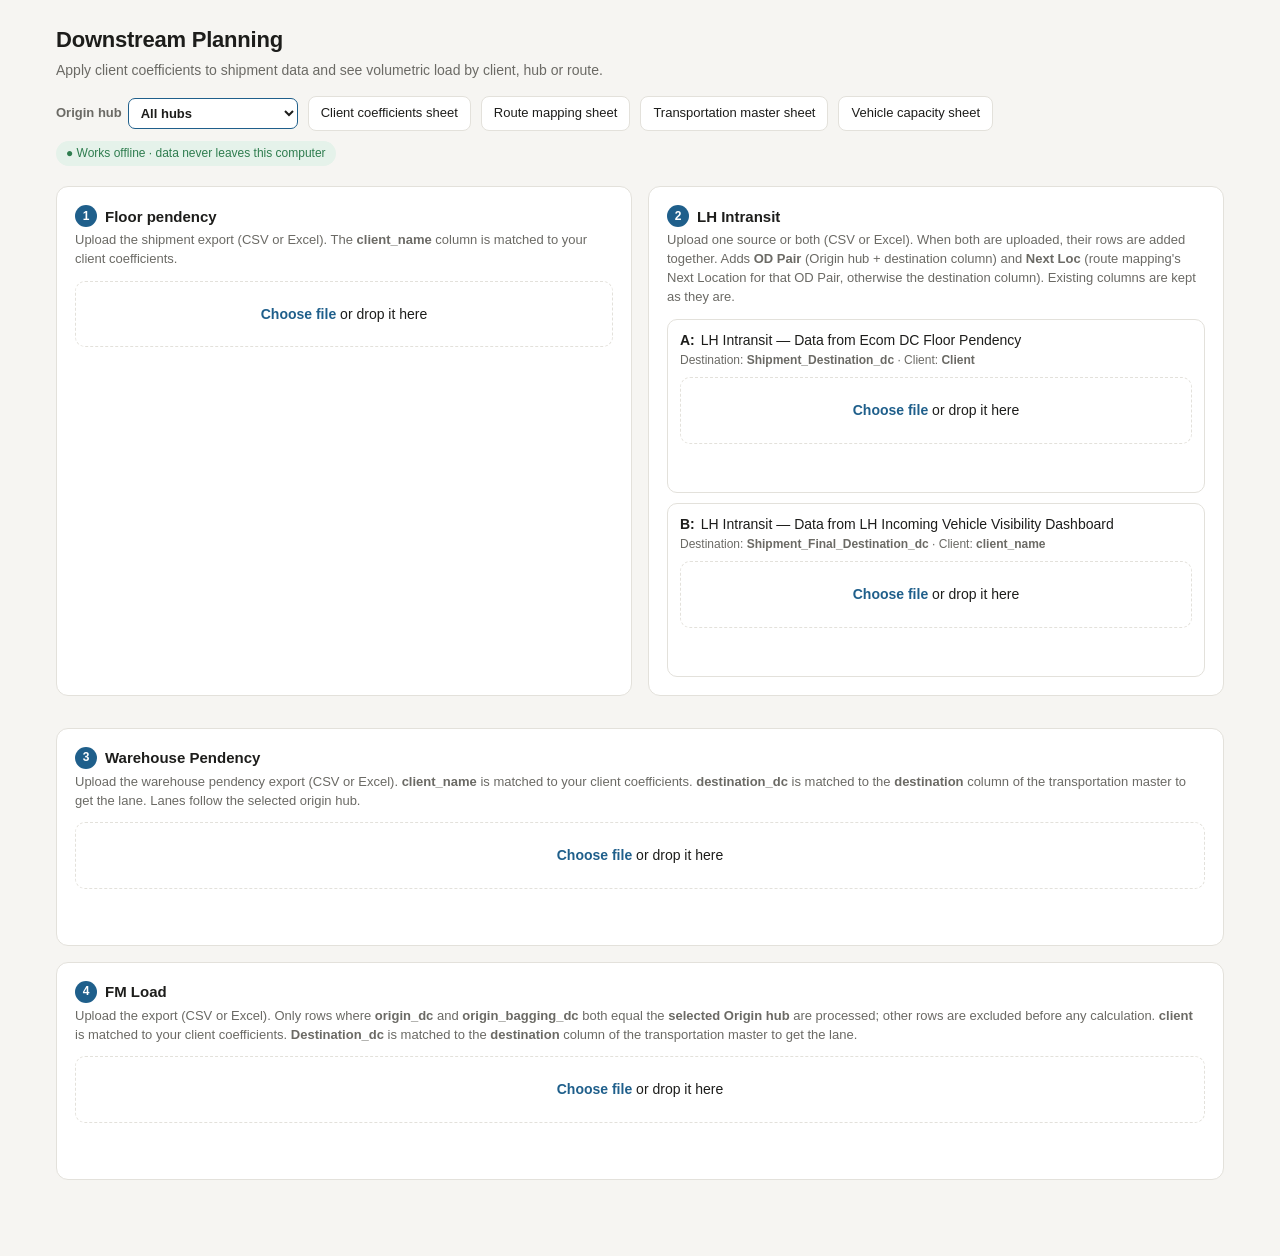
==== volumetric-planner/Downstream_Planning.html @ c87cb390 "Rename to Downstream Planning; Remove option for Floor pendency Co-Authored-By: Claude Haiku 5.5 <no" ====
<!doctype html>
<html lang="en">
<head>
<meta charset="utf-8">
<meta name="viewport" content="width=device-width, initial-scale=1">
<title>Downstream Planning</title>
<style>
:root{
  --bg:#f6f5f2; --panel:#ffffff; --ink:#1d1d1b; --muted:#6b6a65; --line:#e3e1db;
  --accent:#1f5f8b; --accent-soft:#e6eff6; --ok:#2f7d4f; --ok-soft:#e5f2ea;
  --warn:#a35a00; --warn-soft:#fbefdc; --bad:#b3261e; --bad-soft:#fbe7e5; --bar:#1f5f8b;
}
@media (prefers-color-scheme: dark){
  :root:not([data-theme="light"]){
    --bg:#151515; --panel:#1f1f1e; --ink:#ecebe7; --muted:#a3a19a; --line:#34332f;
    --accent:#7db6dd; --accent-soft:#1e2d38; --ok:#7cc79a; --ok-soft:#1d2e24;
    --warn:#f0b35c; --warn-soft:#352a19; --bad:#f08a82; --bad-soft:#3a1f1d; --bar:#7db6dd;
  }
}
:root[data-theme="dark"]{
  --bg:#151515; --panel:#1f1f1e; --ink:#ecebe7; --muted:#a3a19a; --line:#34332f;
  --accent:#7db6dd; --accent-soft:#1e2d38; --ok:#7cc79a; --ok-soft:#1d2e24;
  --warn:#f0b35c; --warn-soft:#352a19; --bad:#f08a82; --bad-soft:#3a1f1d; --bar:#7db6dd;
}
*{box-sizing:border-box}
body{margin:0;background:var(--bg);color:var(--ink);font:14px/1.45 -apple-system,"Segoe UI",Roboto,"Helvetica Neue",Arial,sans-serif}
.wrap{max-width:1200px;margin:0 auto;padding:24px 16px 60px}
header{display:flex;align-items:flex-end;justify-content:space-between;gap:16px;flex-wrap:wrap;margin-bottom:20px}
h1{font-size:22px;margin:0 0 4px;letter-spacing:-.01em}
.sub{color:var(--muted);margin:0}
.badge{font-size:12px;color:var(--ok);background:var(--ok-soft);padding:4px 10px;border-radius:999px;white-space:nowrap}
.grid2{display:grid;grid-template-columns:1fr 1fr;gap:16px}
@media (max-width:760px){.grid2{grid-template-columns:1fr}}
.panel{background:var(--panel);border:1px solid var(--line);border-radius:12px;padding:18px;margin-bottom:16px}
.panel h2{font-size:15px;margin:0 0 4px;display:flex;align-items:center;gap:8px}
.step{display:inline-grid;place-items:center;width:22px;height:22px;border-radius:50%;background:var(--accent);color:var(--panel);font-size:12px;font-weight:700}
.hint{color:var(--muted);font-size:13px;margin:0 0 12px}
.drop{border:1.5px dashed var(--line);border-radius:10px;padding:22px 14px;text-align:center;cursor:pointer;transition:.15s;background:transparent;width:100%;color:var(--ink);font:inherit}
.drop:hover,.drop.over{border-color:var(--accent);background:var(--accent-soft)}
.drop strong{color:var(--accent)}
.lhopt{border:1px solid var(--line);border-radius:10px;padding:10px 12px;margin-top:10px}
.lhpick{display:flex;gap:6px;align-items:flex-start;cursor:pointer;font-size:14px}
.lhpick b{white-space:nowrap}
.lhcols{font-size:12px;margin:2px 0 8px 0}
.linkbtn{background:none;border:0;color:var(--accent);cursor:pointer;font:inherit;padding:0;text-decoration:underline}
.fileinfo{margin-top:10px;font-size:13px;color:var(--muted);min-height:20px}
.fileinfo b{color:var(--ink)}
.row{display:flex;gap:10px;align-items:center;flex-wrap:wrap}
label.inline{font-size:13px;color:var(--muted);display:flex;gap:6px;align-items:center}
select,input[type=text],input[type=number]{font:inherit;color:var(--ink);background:var(--panel);border:1px solid var(--line);border-radius:7px;padding:6px 8px}
input[type=number]{width:90px}
button.btn{font:inherit;font-size:13px;border:1px solid var(--line);background:var(--panel);color:var(--ink);padding:7px 12px;border-radius:8px;cursor:pointer}
button.btn:hover{border-color:var(--accent)}
button.primary{background:var(--accent);border-color:var(--accent);color:var(--panel);font-weight:600}
button.link{border:none;background:none;color:var(--bad);cursor:pointer;font:inherit;font-size:12px;padding:2px 6px}
.kpis{display:grid;grid-template-columns:repeat(4,1fr);gap:12px;margin-bottom:16px}
@media (max-width:760px){.kpis{grid-template-columns:repeat(2,1fr)}}
.kpi{background:var(--panel);border:1px solid var(--line);border-radius:12px;padding:14px}
.kpi .l{font-size:12px;color:var(--muted)}
.kpi .v{font-size:24px;font-weight:650;letter-spacing:-.02em;margin-top:2px;font-variant-numeric:tabular-nums}
.kpi.warn .v{color:var(--warn)}
.tablewrap{overflow:auto;max-height:460px;border:1px solid var(--line);border-radius:8px}
table{border-collapse:collapse;width:100%;font-size:13px}
th,td{padding:7px 10px;border-bottom:1px solid var(--line);text-align:left;white-space:nowrap}
th{position:sticky;top:0;background:var(--panel);font-weight:600;color:var(--muted);font-size:12px;z-index:1}
td.num,th.num{text-align:right;font-variant-numeric:tabular-nums}
.barcell{min-width:140px}
.bar{height:8px;border-radius:4px;background:var(--bar);opacity:.85}
.tag{font-size:11px;padding:2px 7px;border-radius:999px}
.tag.ok{background:var(--ok-soft);color:var(--ok)}
.tag.def{background:var(--warn-soft);color:var(--warn)}
.tag.miss{background:var(--bad-soft);color:var(--bad)}
.alert{background:var(--bad-soft);border:1px solid transparent;border-radius:10px;padding:12px 14px;margin-bottom:16px}
.alert h3{margin:0 0 8px;font-size:14px;color:var(--bad)}
.alert.soft{background:var(--warn-soft)}
td.wrapcell{white-space:normal;min-width:220px;max-width:520px}
tr.muted td{color:var(--muted)}
td.spill-pos{color:var(--bad);font-weight:650}
td.spill-neg{color:var(--ok);font-weight:650}
h3.sub{font-size:14px;margin:18px 0 4px}
.alert.soft h3{color:var(--warn)}
.alert .mrow{display:flex;gap:10px;align-items:center;padding:4px 0;flex-wrap:wrap}
.alert .mrow span.n{min-width:220px}
.muted{color:var(--muted)}
.hidden{display:none!important}
.sectionhead{display:flex;justify-content:space-between;align-items:center;gap:10px;flex-wrap:wrap;margin-bottom:10px}
.err{color:var(--bad);font-size:13px;margin-top:8px}
.theme{position:fixed;right:14px;bottom:14px}
.pagehead{display:flex;align-items:center;gap:12px;flex-wrap:wrap;margin-bottom:16px}
.pagehead h1{margin:0}
.hubpick{font-weight:600;color:var(--ink)}
.hubpick select{font-weight:600;min-width:170px;border-color:var(--accent)}
</style>
</head>
<body>
<div class="wrap">
<div id="pageMain">
  <header>
    <div>
      <h1>Downstream Planning</h1>
      <p class="sub">Apply client coefficients to shipment data and see volumetric load by client, hub or route.</p>
    </div>
    <div class="row"><label class="inline hubpick">Origin hub <select id="originSel"></select></label><button class="btn" id="ccBtn">Client coefficients sheet</button><button class="btn" id="rmBtn">Route mapping sheet</button><button class="btn" id="tmBtn">Transportation master sheet</button><button class="btn" id="vcBtn">Vehicle capacity sheet</button><span class="badge">● Works offline · data never leaves this computer</span></div>
  </header>

  <section class="panel hidden" id="tmPanel">
    <div class="sectionhead">
      <h2 style="margin:0">Transportation master sheet</h2>
      <button class="btn" id="tmClose">Close</button>
    </div>
    <p class="hint">Upload once (CSV or Excel). Needs <b>Destination</b> and <b>Lane Code</b> columns; <b>Lane Origin</b> is used if present. Each next_location is matched to a Destination and its volumetric is added to that Lane Code. Saved on this computer; upload again to replace it.</p>
    <button class="drop" id="tmDrop" type="button"><strong>Choose file</strong> or drop it here</button>
    <input type="file" id="tmFile" accept=".csv,.xlsx,.txt,.tsv" hidden>
    <div class="fileinfo" id="tmInfo"></div>
    <div class="err" id="tmErr"></div>
  </section>

  <section class="panel hidden" id="ccPanel">
    <div class="sectionhead">
      <h2 style="margin:0">Client coefficients sheet</h2>
      <button class="btn" id="ccClose">Close</button>
    </div>
    <p class="hint">Upload once (CSV or Excel with <b>Client</b> and <b>Coefficient</b> columns). Saved on this computer; upload again to replace it.</p>
    <button class="drop" id="coeffDrop" type="button"><strong>Choose file</strong> or drop it here</button>
    <input type="file" id="coeffFile" accept=".csv,.xlsx,.txt,.tsv" hidden>
    <div class="fileinfo" id="coeffInfo"></div>
    <div class="err" id="coeffErr"></div>
    <button class="btn" id="openCoeff" style="margin-top:10px">View coefficient table <span id="coeffBtnCount" class="muted"></span> →</button>
  </section>

  <section class="panel hidden" id="rmPanel">
    <div class="sectionhead">
      <h2 style="margin:0">Route mapping sheet</h2>
      <button class="btn" id="rmClose">Close</button>
    </div>
    <p class="hint">Upload once (CSV or Excel). Uses <b>OD Pair</b>, <b>origin_dc</b>, <b>Via1–Via6</b>, <b>destination_dc</b> and <b>Next Location</b>. Large files are kept in this browser's database. Upload again to replace it.</p>
    <button class="drop" id="rmDrop" type="button"><strong>Choose file</strong> or drop it here</button>
    <input type="file" id="rmFile" accept=".csv,.xlsx,.txt,.tsv" hidden>
    <div class="fileinfo" id="rmInfo"></div>
    <div class="err" id="rmErr"></div>
  </section>

  <section class="panel hidden" id="vcPanel">
    <div class="sectionhead">
      <h2 style="margin:0">Vehicle capacity sheet</h2>
      <button class="btn" id="vcClose">Close</button>
    </div>
    <p class="hint">Upload once (CSV or Excel). Uses <b>Fleet Type</b> and <b>Capacity</b>. Fleet names are matched ignoring case, spaces and underscores. Saved on this computer; upload again to replace it.</p>
    <button class="drop" id="vcDrop" type="button"><strong>Choose file</strong> or drop it here</button>
    <input type="file" id="vcFile" accept=".csv,.xlsx,.txt,.tsv" hidden>
    <div class="fileinfo" id="vcInfo"></div>
    <div class="err" id="vcErr"></div>
  </section>

  <div class="grid2">
    <section class="panel">
      <h2><span class="step">1</span> Floor pendency</h2>
      <p class="hint">Upload the shipment export (CSV or Excel). The <b>client_name</b> column is matched to your client coefficients.</p>
      <button class="drop" id="dataDrop" type="button"><strong>Choose file</strong> or drop it here</button>
      <input type="file" id="dataFile" accept=".csv,.xlsx,.txt,.tsv" hidden>
      <div class="fileinfo" id="dataInfo"></div>
      <div class="err" id="dataErr"></div>
    </section>
    <section class="panel">
      <h2><span class="step">2</span> LH Intransit</h2>
      <p class="hint">Upload one source or both (CSV or Excel). When both are uploaded, their rows are added together. Adds <b>OD Pair</b> (Origin hub + destination column) and <b>Next Loc</b> (route mapping's Next Location for that OD Pair, otherwise the destination column). Existing columns are kept as they are.</p>
      <div class="lhopt">
        <div class="lhpick"><b>A:</b> LH Intransit — Data from Ecom DC Floor Pendency</div>
        <div class="muted lhcols">Destination: <b>Shipment_Destination_dc</b> · Client: <b>Client</b></div>
        <button class="drop" id="lhDrop" type="button"><strong>Choose file</strong> or drop it here</button>
        <input type="file" id="lhFile" accept=".csv,.xlsx,.txt,.tsv" hidden>
        <div class="fileinfo" id="lhInfo"></div>
        <div class="err" id="lhErr"></div>
      </div>
      <div class="lhopt">
        <div class="lhpick"><b>B:</b> LH Intransit — Data from LH Incoming Vehicle Visibility Dashboard</div>
        <div class="muted lhcols">Destination: <b>Shipment_Final_Destination_dc</b> · Client: <b>client_name</b></div>
        <button class="drop" id="lhDropB" type="button"><strong>Choose file</strong> or drop it here</button>
        <input type="file" id="lhFileB" accept=".csv,.xlsx,.txt,.tsv" hidden>
        <div class="fileinfo" id="lhInfoB"></div>
        <div class="err" id="lhErrB"></div>
      </div>
    </section>
  </div>



  <section class="panel" style="margin-top:16px">
    <h2><span class="step">3</span> Warehouse Pendency</h2>
    <p class="hint">Upload the warehouse pendency export (CSV or Excel). <b>client_name</b> is matched to your client coefficients. <b>destination_dc</b> is matched to the <b>destination</b> column of the transportation master to get the lane. Lanes follow the selected origin hub.</p>
    <button class="drop" id="whDrop" type="button"><strong>Choose file</strong> or drop it here</button>
    <input type="file" id="whFile" accept=".csv,.xlsx,.txt,.tsv" hidden>
    <div class="fileinfo" id="whInfo"></div>
    <div class="err" id="whErr"></div>
  </section>

  <section class="panel" style="margin-top:16px">
    <h2><span class="step">4</span> FM Load</h2>
    <p class="hint">Upload the export (CSV or Excel). Only rows where <b>origin_dc</b> and <b>origin_bagging_dc</b> both equal the <b>selected Origin hub</b> are processed; other rows are excluded before any calculation. <b>client</b> is matched to your client coefficients. <b>Destination_dc</b> is matched to the <b>destination</b> column of the transportation master to get the lane.</p>
    <button class="drop" id="foDrop" type="button"><strong>Choose file</strong> or drop it here</button>
    <input type="file" id="foFile" accept=".csv,.xlsx,.txt,.tsv" hidden>
    <div class="fileinfo" id="foInfo"></div>
    <div class="err" id="foErr"></div>
  </section>

  <section class="panel hidden" id="laneView">
    <div class="sectionhead">
      <div>
        <h2 style="margin:0">Lane totals</h2>
        <p class="hint" style="margin:4px 0 0" id="laneNote"></p>
      </div>
      <div class="row"><label class="inline" style="font-size:13px"><input type="checkbox" id="dedupeChk" checked> Remove duplicate AWBs across all sources</label><button class="btn primary" id="laneExport">Download lane totals</button></div>
    </div>
    <div class="tablewrap" style="max-height:560px">
      <table><thead><tr><th>Row Labels</th><th class="num">AWB FWD floor</th><th class="num">AWB LH intransit</th><th class="num">AWB Warehouse pendency</th><th class="num">AWB FM load</th><th class="num">Sum of vol of FWD floor</th><th class="num">Sum of vol LH intransit</th><th class="num">Sum of vol Warehouse pendency</th><th class="num">Sum of vol FM load</th><th class="num">total AWB</th><th class="num">total volumetric</th><th>Fleet Type</th><th class="num">Vehicle Capacity</th><th class="num">Spillover</th></tr></thead><tbody id="laneBody"></tbody></table>
    </div>
  </section>

  <div id="results" class="hidden">
    <div class="alert hidden" id="missingBox">
      <h3 id="missingTitle"></h3>
      <div id="missingList"></div>
    </div>

    <div class="kpis">
      <div class="kpi"><div class="l">Shipments</div><div class="v" id="kRows">0</div></div>
      <div class="kpi"><div class="l">Total volumetric</div><div class="v" id="kVol">0</div></div>
      <div class="kpi"><div class="l">Clients matched</div><div class="v" id="kClients">0</div></div>
      <div class="kpi" id="kMissBox"><div class="l">Rows at default coeff</div><div class="v" id="kMiss">0</div></div>
    </div>

    <section class="panel">
      <div class="sectionhead">
        <h2 style="margin:0" id="sumTitle">Volumetric by next_location</h2>
        <div class="row">
          <input type="text" id="sumSearch" placeholder="Search…" style="width:140px">
          <label class="inline">Group by <select id="groupBy"></select></label>
          <label class="inline">Sort <select id="sortBy"><option value="name">A → Z</option><option value="vol">Volumetric ↓</option><option value="n">Count ↓</option></select></label>
          <label class="inline">Client column <select id="clientCol"></select></label>
          <button class="btn" id="exportSummary">Download summary</button>
          <button class="btn primary" id="exportData">Download data + volumetric</button>
        </div>
      </div>
      <div class="tablewrap">
        <table><thead><tr><th id="gHead">Client</th><th id="destHead" class="hidden">Destinations included</th><th class="num">Count of awb_number</th><th class="num">Sum of volumetric coeff</th></tr></thead><tbody id="sumBody"></tbody></table>
      </div>
      <div class="muted" id="sumNote" style="font-size:12px;margin-top:6px"></div>
    </section>

    <section class="panel hidden" id="reviewPanel">
      <div class="sectionhead">
        <h2 style="margin:0">Not eligible for planning <span class="muted" id="neCount" style="font-weight:400;font-size:13px"></span></h2>
        <button class="btn" id="exportNE">Download list</button>
      </div>
      <p class="hint" id="neHint">These next_location values have no matching Destination in the transportation master, so they are not counted in any lane.</p>
      <div class="tablewrap" style="max-height:320px">
        <table><thead><tr><th>next_location</th><th class="num">Count of awb_number</th><th class="num">Sum of volumetric coeff</th></tr></thead><tbody id="neBody"></tbody></table>
      </div>
      <div id="ambWrap" class="hidden">
        <h3 class="sub">Destinations on more than one lane <span class="muted" id="ambCount" style="font-weight:400"></span></h3>
        <p class="hint">These appear as a Destination on several lanes. Each shipment uses the lane whose origin matches its location_name; otherwise the lane where the destination appears most often in the master. Check these if a total looks off.</p>
        <div class="tablewrap" style="max-height:280px">
          <table><thead><tr><th>next_location</th><th>Lane used</th><th>Other lanes</th><th class="num">Count of awb_number</th></tr></thead><tbody id="ambBody"></tbody></table>
        </div>
      </div>
    </section>

    <section class="panel">
      <div class="sectionhead">
        <h2 style="margin:0">Row preview <span class="muted" id="prevNote" style="font-weight:400;font-size:13px"></span></h2>
      </div>
      <div class="tablewrap"><table><thead id="prevHead"></thead><tbody id="prevBody"></tbody></table></div>
    </section>
  </div>

  <div id="lhResults" class="hidden">
    <div class="kpis">
      <div class="kpi"><div class="l">LH Intransit rows</div><div class="v" id="lhRows">0</div></div>
      <div class="kpi"><div class="l">Next Loc from route mapping</div><div class="v" id="lhHit">0</div></div>
      <div class="kpi" id="lhFallBox"><div class="l" id="lhFallLbl">Fallback to Shipment_Destination_dc</div><div class="v" id="lhFall">0</div></div>
      <div class="kpi"><div class="l">Distinct Next Loc</div><div class="v" id="lhNextN">0</div></div>
      <div class="kpi"><div class="l">Total volumetric (eligible)</div><div class="v" id="lhVol">0</div></div>
    </div>
    <section class="panel">
      <div class="sectionhead">
        <h2 style="margin:0">LH Intransit by Next Loc <span class="muted" id="lhSrcNote" style="font-weight:400;font-size:13px"></span></h2>
        <div class="row">
          <input type="text" id="lhSearch" placeholder="Search…" style="width:140px">
          <button class="btn primary" id="lhExport">Download LH Intransit + OD Pair, Next Loc</button>
        </div>
      </div>
      <div class="muted" id="lhNote" style="font-size:13px;margin-bottom:8px"></div>
      <div class="tablewrap" style="max-height:360px">
        <table><thead><tr><th>Next Loc</th><th class="num">Count of Awb_number</th><th class="num">From route mapping</th><th class="num">Fallback</th></tr></thead><tbody id="lhSumBody"></tbody></table>
      </div>
    </section>
    <section class="panel">
      <div class="sectionhead">
        <h2 style="margin:0">LH Intransit volumetric by lane</h2>
        <div class="row"><button class="btn" id="lhLaneExport">Download lane summary</button></div>
      </div>
      <div class="muted" id="lhLaneNote" style="font-size:13px;margin-bottom:8px"></div>
      <div class="tablewrap" style="max-height:360px">
        <table><thead><tr><th>Lane Code</th><th>Destinations included</th><th class="num">Count of Awb_number</th><th class="num">Sum of volumetric coeff</th></tr></thead><tbody id="lhLaneBody"></tbody></table>
      </div>
      <h3 class="sub">Not eligible for planning <span class="muted" id="lhNECount" style="font-weight:400"></span></h3>
      <p class="hint">Next Loc with no lane in the transportation master (or outside the selected hub's lanes). Not counted in any lane.</p>
      <div class="tablewrap" style="max-height:240px">
        <table><thead><tr><th>Next Loc</th><th class="num">Count of Awb_number</th><th class="num">Sum of volumetric coeff</th></tr></thead><tbody id="lhNEBody"></tbody></table>
      </div>
    </section>
    <section class="panel">
      <div class="sectionhead"><h2 style="margin:0">LH Intransit preview <span class="muted" id="lhPrevNote" style="font-weight:400;font-size:13px"></span></h2></div>
      <div class="tablewrap"><table><thead id="lhPrevHead"></thead><tbody id="lhPrevBody"></tbody></table></div>
    </section>
  </div>
  <div id="foResults" class="hidden">
    <div class="kpis">
      <div class="kpi"><div class="l">FM Load rows</div><div class="v" id="foRows">0</div></div>
      <div class="kpi"><div class="l">Eligible rows</div><div class="v" id="foElig">0</div></div>
      <div class="kpi"><div class="l">Not eligible rows</div><div class="v" id="foNE">0</div></div>
      <div class="kpi"><div class="l">Total volumetric (eligible)</div><div class="v" id="foVol">0</div></div>
    </div>
    <section class="panel">
      <div class="sectionhead">
        <h2 style="margin:0">FM Load volumetric by lane</h2>
        <div class="row"><button class="btn" id="foLaneExport">Download lane summary</button><button class="btn primary" id="foExport">Download with lanes</button></div>
      </div>
      <div class="muted" id="foNote" style="font-size:13px;margin-bottom:8px"></div>
      <div class="tablewrap" style="max-height:360px">
        <table><thead><tr><th>Lane Code</th><th>Destinations included</th><th class="num">Count of Awb_number</th><th class="num">Sum of volumetric coeff</th></tr></thead><tbody id="foLaneBody"></tbody></table>
      </div>
      <h3 class="sub">Not eligible for planning <span class="muted" id="foNECount" style="font-weight:400"></span></h3>
      <p class="hint">Destination_dc with no lane in the transportation master (or outside the selected hub's lanes). Not counted in any lane.</p>
      <div class="tablewrap" style="max-height:240px">
        <table><thead><tr><th>Destination_dc</th><th class="num">Count of Awb_number</th><th class="num">Sum of volumetric coeff</th></tr></thead><tbody id="foNEBody"></tbody></table>
      </div>
    </section>
    <section class="panel">
      <div class="sectionhead"><h2 style="margin:0">FM Load preview <span class="muted" id="foPrevNote" style="font-weight:400;font-size:13px"></span></h2></div>
      <div class="tablewrap"><table><thead id="foPrevHead"></thead><tbody id="foPrevBody"></tbody></table></div>
    </section>
  </div>
  <div id="whResults" class="hidden">
    <div class="kpis">
      <div class="kpi"><div class="l">Warehouse Pendency rows</div><div class="v" id="whRows">0</div></div>
      <div class="kpi"><div class="l">Eligible rows</div><div class="v" id="whElig">0</div></div>
      <div class="kpi"><div class="l">Not eligible rows</div><div class="v" id="whNE">0</div></div>
      <div class="kpi"><div class="l">Total volumetric (eligible)</div><div class="v" id="whVol">0</div></div>
    </div>
    <section class="panel">
      <div class="sectionhead">
        <h2 style="margin:0">Warehouse Pendency volumetric by lane</h2>
        <div class="row"><button class="btn" id="whLaneExport">Download lane summary</button><button class="btn primary" id="whExport">Download with lanes</button></div>
      </div>
      <div class="muted" id="whNote" style="font-size:13px;margin-bottom:8px"></div>
      <div class="tablewrap" style="max-height:360px">
        <table><thead><tr><th>Lane Code</th><th>Destinations included</th><th class="num">Count of Awb_number</th><th class="num">Sum of volumetric coeff</th></tr></thead><tbody id="whLaneBody"></tbody></table>
      </div>
      <h3 class="sub">Not eligible for planning <span class="muted" id="whNECount" style="font-weight:400"></span></h3>
      <p class="hint">destination_dc with no lane in the transportation master (or outside the selected hub's lanes). Not counted in any lane.</p>
      <div class="tablewrap" style="max-height:240px">
        <table><thead><tr><th>destination_dc</th><th class="num">Count of Awb_number</th><th class="num">Sum of volumetric coeff</th></tr></thead><tbody id="whNEBody"></tbody></table>
      </div>
    </section>
    <section class="panel">
      <div class="sectionhead"><h2 style="margin:0">Warehouse Pendency preview <span class="muted" id="whPrevNote" style="font-weight:400;font-size:13px"></span></h2></div>
      <div class="tablewrap"><table><thead id="whPrevHead"></thead><tbody id="whPrevBody"></tbody></table></div>
    </section>
  </div>
</div>

<div id="pageCoeff" class="hidden">
  <div class="pagehead">
    <button class="btn" id="backMain">← Back to dashboard</button>
    <h1>Client coefficients</h1>
  </div>
  <section class="panel">
    <div class="sectionhead">
      <h2 style="margin:0">Coefficient table <span class="muted" id="coeffCount" style="font-weight:400"></span></h2>
      <div class="row">
        <label class="inline">Default for unknown clients
          <input type="number" step="any" id="defaultCoeff" value="1" placeholder="none">
        </label>
        <button class="btn" id="addCoeff">+ Add client</button>
        <button class="btn" id="exportCoeff">Download table</button>
        <button class="btn" id="clearCoeff">Clear</button>
      </div>
    </div>
    <p class="hint" style="margin-bottom:8px">Edit any value inline. Matching ignores upper/lower case and extra spaces. Clients not in this table, or rows with a blank client name, use the default (1). Empty the default box to flag them instead.</p>
    <div class="tablewrap" style="max-height:none">
      <table><thead><tr><th>Client</th><th class="num">Coefficient</th><th></th></tr></thead><tbody id="coeffBody"></tbody></table>
    </div>
  </section>
</div>
</div>

<script>
(function(){
"use strict";
const $ = id => document.getElementById(id);
const STORE = 'volumetricPlanner.coeffs.v1';
const state = { data:null, coeffs:new Map(), clientIdx:-1, groupIdx:-1, defaultCoeff:1, computed:null, tm:new Map(), tmName:'', tmFleet:new Map(), rm:new Map(), rmName:'', vc:new Map(), vcName:'', rmOD:new Map(), lh:null, tmOrigins:[], planOrigin:'', nlIdx:-1, locIdx:-1 };

const norm = s => String(s==null?'':s).replace(/\s+/g,' ').trim().toLowerCase();
const fmt = (n,d=2) => Number(n).toLocaleString('en-IN',{maximumFractionDigits:d,minimumFractionDigits:0});
const esc = s => String(s==null?'':s).replace(/[&<>"]/g,c=>({'&':'&amp;','<':'&lt;','>':'&gt;','"':'&quot;'}[c]));
function toNum(v){ if(v==null) return NaN; const s=String(v).trim().replace(/,/g,''); if(s==='') return NaN; return Number(s); }

/* ---------- storage ---------- */
function saveCoeffs(){
  try{ localStorage.setItem(STORE, JSON.stringify({list:[...state.coeffs.values()], def:state.defaultCoeff==null?'none':state.defaultCoeff})); }catch(e){}
}
function loadCoeffs(){
  try{
    const raw = localStorage.getItem(STORE); if(!raw) return;
    const o = JSON.parse(raw);
    (o.list||[]).forEach(x=>state.coeffs.set(norm(x.name),{name:x.name,coeff:x.coeff}));
    if(o.def==='none'){ state.defaultCoeff=null; $('defaultCoeff').value=''; }
    else if(o.def!=null && o.def!=='' && !isNaN(Number(o.def))){ state.defaultCoeff=Number(o.def); $('defaultCoeff').value=o.def; }
    if(state.coeffs.size) $('coeffInfo').innerHTML = 'Loaded <b>'+state.coeffs.size+' clients</b> saved on this computer.';
  }catch(e){}
}

/* ---------- CSV ---------- */
function parseCSV(text){
  text = text.replace(/^﻿/,'');
  const nl = text.indexOf('\n'); const first = nl>0 ? text.slice(0,nl) : text;
  const delim = [',','\t',';','|'].map(d=>[d,first.split(d).length]).sort((a,b)=>b[1]-a[1])[0][0];
  const rows=[]; let row=[], f='', q=false;
  for(let i=0;i<text.length;i++){
    const ch=text[i];
    if(q){
      if(ch==='"'){ if(text[i+1]==='"'){f+='"';i++;} else q=false; }
      else f+=ch;
    } else if(ch==='"' && f===''){ q=true; }
    else if(ch===delim){ row.push(f); f=''; }
    else if(ch==='\n'){ row.push(f); rows.push(row); row=[]; f=''; }
    else if(ch!=='\r'){ f+=ch; }
  }
  if(f!=='' || row.length){ row.push(f); rows.push(row); }
  return rows.filter(r=>r.some(v=>String(v).trim()!==''));
}

/* ---------- XLSX (built-in reader, no internet needed) ---------- */
async function unzip(buf){
  const dv=new DataView(buf); let eocd=-1;
  for(let i=buf.byteLength-22;i>=Math.max(0,buf.byteLength-65557);i--){ if(dv.getUint32(i,true)===0x06054b50){eocd=i;break;} }
  if(eocd<0) throw new Error('This does not look like a valid .xlsx file.');
  const cnt=dv.getUint16(eocd+10,true); let off=dv.getUint32(eocd+16,true);
  const entries={}; const td=new TextDecoder();
  for(let k=0;k<cnt;k++){
    if(dv.getUint32(off,true)!==0x02014b50) break;
    const method=dv.getUint16(off+10,true), csize=dv.getUint32(off+20,true);
    const nlen=dv.getUint16(off+28,true), elen=dv.getUint16(off+30,true), clen=dv.getUint16(off+32,true), lho=dv.getUint32(off+42,true);
    const name=td.decode(new Uint8Array(buf,off+46,nlen));
    entries[name.toLowerCase()]={method,csize,lho};
    off+=46+nlen+elen+clen;
  }
  return {
    has:n=>!!entries[n.toLowerCase()],
    async text(n){
      const e=entries[n.toLowerCase()]; if(!e) return null;
      const lnl=dv.getUint16(e.lho+26,true), lel=dv.getUint16(e.lho+28,true);
      const raw=new Uint8Array(buf,e.lho+30+lnl+lel,e.csize);
      let bytes;
      if(e.method===0) bytes=raw;
      else if(e.method===8){
        if(typeof DecompressionStream==='undefined') throw new Error('This browser is too old to read .xlsx. Use a recent Chrome/Edge, or save the file as CSV.');
        const s=new Blob([raw]).stream().pipeThrough(new DecompressionStream('deflate-raw'));
        bytes=new Uint8Array(await new Response(s).arrayBuffer());
      } else throw new Error('Unsupported compression in .xlsx file.');
      return new TextDecoder().decode(bytes);
    }
  };
}
const unx = s => s.replace(/&(lt|gt|amp|quot|apos|#x[0-9a-fA-F]+|#\d+);/g,(m,g)=>
  g==='lt'?'<':g==='gt'?'>':g==='amp'?'&':g==='quot'?'"':g==='apos'?"'":
  g[1]==='x'?String.fromCodePoint(parseInt(g.slice(2),16)):String.fromCodePoint(parseInt(g.slice(1),10)));
function textRuns(xml){
  xml = xml.replace(/<(\w+:)?rPh\b[\s\S]*?<\/(\w+:)?rPh>/g,'');
  let out=''; const re=/<(?:\w+:)?t(?:\s[^>]*)?>([\s\S]*?)<\/(?:\w+:)?t>/g; let m;
  while((m=re.exec(xml))) out+=m[1];
  return unx(out);
}
function serialToDate(n){
  const d=new Date(Math.round((n-25569)*86400000)); const p=x=>String(x).padStart(2,'0');
  const date=d.getUTCFullYear()+'-'+p(d.getUTCMonth()+1)+'-'+p(d.getUTCDate());
  const hasTime=d.getUTCHours()||d.getUTCMinutes()||d.getUTCSeconds();
  return hasTime ? date+' '+p(d.getUTCHours())+':'+p(d.getUTCMinutes())+':'+p(d.getUTCSeconds()) : date;
}
function colIndex(ref){ let n=0; for(const ch of ref){ const c=ch.charCodeAt(0); if(c<65||c>90) break; n=n*26+(c-64);} return n-1; }
async function parseXLSX(buf){
  const z=await unzip(buf);
  let sheetPath='xl/worksheets/sheet1.xml';
  const wb=await z.text('xl/workbook.xml'), rels=await z.text('xl/_rels/workbook.xml.rels');
  if(wb && rels){
    const sm=wb.match(/<(?:\w+:)?sheet\b[^>]*?r:id="([^"]+)"/) || wb.match(/<(?:\w+:)?sheet\b[^>]*?\bid="([^"]+)"/);
    if(sm){
      const rm=new RegExp('<Relationship\\b[^>]*Id="'+sm[1]+'"[^>]*>').exec(rels);
      const tm=rm && /Target="([^"]+)"/.exec(rm[0]);
      if(tm){ let t=tm[1]; sheetPath = t.startsWith('/') ? t.slice(1) : 'xl/'+t.replace(/^\.\//,''); }
    }
  }
  if(!z.has(sheetPath)) throw new Error('Could not find a worksheet in this file.');
  const sst=[]; const ss=await z.text('xl/sharedStrings.xml');
  if(ss){ const re=/<(?:\w+:)?si>([\s\S]*?)<\/(?:\w+:)?si>/g; let m; while((m=re.exec(ss))) sst.push(textRuns(m[1])); }
  const dateXf=[]; const st=await z.text('xl/styles.xml');
  if(st){
    const custom={}; let mm; const nf=/<(?:\w+:)?numFmt\b[^>]*?numFmtId="(\d+)"[^>]*?formatCode="([^"]*)"/g;
    while((mm=nf.exec(st))) custom[mm[1]]=unx(mm[2]);
    const cx=/<(?:\w+:)?cellXfs\b[^>]*>([\s\S]*?)<\/(?:\w+:)?cellXfs>/.exec(st);
    if(cx){ const xr=/<(?:\w+:)?xf\b([^>]*)/g; while((mm=xr.exec(cx[1]))){
      const id=+((/numFmtId="(\d+)"/.exec(mm[1])||[])[1]||0), code=custom[id]||'';
      const clean=code.replace(/"[^"]*"|\[[^\]]*\]|\\./g,'');
      dateXf.push((id>=14&&id<=22)||(id>=45&&id<=47)||(!!clean && /[dyhs]/i.test(clean) && /[dmyhs]/i.test(clean)));
    } }
  }
  const xml=await z.text(sheetPath);
  const rows=[]; const rowRe=/<(?:\w+:)?row\b[^>]*?(?:\/>|>([\s\S]*?)<\/(?:\w+:)?row>)/g;
  const cRe=/<(?:\w+:)?c\b([^>]*?)(?:\/>|>([\s\S]*?)<\/(?:\w+:)?c>)/g;
  let rm;
  while((rm=rowRe.exec(xml))){
    if(!rm[1]) continue;
    const row=[]; let m, seq=0; cRe.lastIndex=0;
    while((m=cRe.exec(rm[1]))){
      const attrs=m[1], inner=m[2]||'';
      const r=/\br="([A-Z]+)\d+"/.exec(attrs); const idx=r?colIndex(r[1]):seq; seq=idx+1;
      const t=(/\bt="([^"]+)"/.exec(attrs)||[])[1];
      const v=/<(?:\w+:)?v>([\s\S]*?)<\/(?:\w+:)?v>/.exec(inner);
      let val='';
      if(t==='s') val = v ? (sst[+v[1]]??'') : '';
      else if(t==='inlineStr') val = textRuns(inner);
      else if(t==='b') val = v ? (v[1]==='1'?'TRUE':'FALSE') : '';
      else val = v ? unx(v[1]) : '';
      if(!t && v && dateXf.length){ const sm=/\bs="(\d+)"/.exec(attrs); if(sm && dateXf[+sm[1]] && !isNaN(+val)) val=serialToDate(+val); }
      row[idx]=val;
    }
    for(let i=0;i<row.length;i++) if(row[i]===undefined) row[i]='';
    if(row.some(x=>String(x).trim()!=='')) rows.push(row);
  }
  return rows;
}

async function readFile(file){
  const name=file.name.toLowerCase();
  if(name.endsWith('.xlsx') || name.endsWith('.xlsm')) return parseXLSX(await file.arrayBuffer());
  if(name.endsWith('.xls')) throw new Error('Old .xls format is not supported. Please save as .xlsx or CSV.');
  return parseCSV(await file.text());
}

/* ---------- coefficient file ---------- */
async function handleCoeffFile(file){
  $('coeffErr').textContent='';
  try{
    const rows=await readFile(file);
    if(!rows.length) throw new Error('File is empty.');
    let header=rows[0].map(h=>norm(h)), body=rows.slice(1);
    let ci=header.findIndex(h=>/client/.test(h));
    let vi=header.findIndex(h=>/coef|volum|factor|multiplier/.test(h));
    if(ci<0 && vi<0 && !isNaN(toNum(rows[0][1]))){ body=rows; ci=0; vi=1; }  // no header row
    if(ci<0) ci=0;
    if(vi<0) vi = ci===0 ? 1 : 0;
    let added=0, skipped=0; const next=new Map();
    body.forEach(r=>{
      const name=String(r[ci]??'').trim(); const c=toNum(r[vi]);
      if(!name) return;
      if(isNaN(c)){ skipped++; return; }
      next.set(norm(name),{name,coeff:c}); added++;
    });
    if(!added) throw new Error('No client/coefficient pairs found. Expected columns like "Client" and "Coefficient".');
    state.coeffs=next; saveCoeffs();
    $('coeffInfo').innerHTML='<b>'+esc(file.name)+'</b> · '+added+' clients loaded'+(skipped?' · '+skipped+' rows skipped (no number)':'');
    renderCoeffs(); recompute();
  }catch(e){ $('coeffErr').textContent=e.message; }
}

/* ---------- shipment data ---------- */
async function handleDataFile(file){
  $('dataErr').textContent=''; $('dataInfo').textContent='Reading '+file.name+'…';
  try{
    const rows=await readFile(file);
    if(rows.length<2) throw new Error('No data rows found.');
    const headers=rows[0].map(h=>String(h).trim());
    const width=headers.length;
    const body=rows.slice(1).map(r=>{ if(r.length<width){ r=r.slice(); while(r.length<width) r.push(''); } return r; });
    state.data={name:file.name,headers,rows:body};
    const lower=headers.map(h=>h.toLowerCase());
    state.clientIdx = lower.indexOf('client_name')>=0 ? lower.indexOf('client_name') : lower.findIndex(h=>/client/.test(h));
    if(state.clientIdx<0) state.clientIdx=0;
    const nl = lower.indexOf('next_location'); state.nlIdx = nl; state.locIdx = lower.indexOf('location_name');
    state.groupIdx = (nl>=0 && state.tm.size) ? -1 : (nl>=0 ? nl : state.clientIdx);
    fillSelects();
    showDataInfo();
    recompute();
  }catch(e){ showDataInfo(); $('dataErr').textContent=e.message+(state.data?' The previous file is still in use.':''); }
}
function showDataInfo(){
  const D=state.data;
  if(!D){ $('dataInfo').textContent=''; return; }
  $('dataInfo').innerHTML='<b>'+esc(D.name)+'</b> · '+fmt(D.rows.length,0)+' rows · '+D.headers.length+' columns · <button class="linkbtn" id="dataRemove">Remove</button>';
  $('dataRemove').onclick=()=>{ state.data=null; $('dataErr').textContent=''; showDataInfo(); recompute(); renderLaneView(); };
}

function fillSelects(){
  const h=state.data.headers;
  const opts=h.map((x,i)=>'<option value="'+i+'">'+esc(x||('Column '+(i+1)))+'</option>').join('');
  $('clientCol').innerHTML=opts; $('clientCol').value=state.clientIdx;
  const laneOpt=(state.tm.size&&state.nlIdx>=0)?'<option value="-1">Lane Code (transport master)</option>':'';
  $('groupBy').innerHTML=opts+laneOpt; $('groupBy').value=state.groupIdx;
}

/* ---------- calculation ---------- */
function coeffFor(client){
  const hit=state.coeffs.get(norm(client));
  if(hit) return {c:hit.coeff,src:'matched'};
  if(state.defaultCoeff!=null && state.defaultCoeff!=='' && !isNaN(state.defaultCoeff)) return {c:Number(state.defaultCoeff),src:'default'};
  return {c:null,src:'missing'};
}
const NE_KEY='__not_eligible__';
const normTM = s => String(s==null?'':s).replace(/[_\s]+/g,' ').trim().toLowerCase();
const disp = s => String(s==null?'':s).replace(/_/g,' ').replace(/\s+/g,' ').trim();
/* Find the lane for one shipment.
   1. Candidates = lanes where next_location is a Destination (optionally only lanes of the chosen origin).
   2. Drop return legs where the destination is the lane's own origin hub.
   3. If several remain, prefer the lane whose origin matches the shipment's location_name.
   4. Otherwise the lane where the destination appears most often in the master (ties: first in file). */
/* true when the Lane Code starts with the hub name, e.g. "OneAMD DC-Limbasi DC" for hub "OneAMD DC" */
/* lane's destination part equals the hub, e.g. "OneAMD DC-OneAMD DC" or "X-OneAMD DC" */
function laneEndsWith(lane, hubKey){ const l=normTM(lane); return l===hubKey || l.endsWith('-'+hubKey); }
function laneStarts(lane, hubKey){ const l=normTM(lane); return l.startsWith(hubKey) && !/[a-z0-9]/.test(l.charAt(hubKey.length)); }
function resolveLane(nl, loc){
  const k=normTM(nl); const e=state.tm.get(k);
  if(!k || !e) return {status:'ne'};
  let c=e.cands;
  if(state.planOrigin){
    if(k===state.planOrigin) return {status:'ne'};           /* destination is the selected hub itself: not planned */
    c=c.filter(x=>laneStarts(x.lane,state.planOrigin) && !laneEndsWith(x.lane,state.planOrigin));
    if(!c.length) return {status:'ne'};
  }
  const spokes=c.filter(x=>x.o!==k);
  if(!spokes.length) return {status:'hub', lane:disp(e.dest)+' (origin hub)'};
  let pool=spokes;
  if(pool.length>1 && loc){ const lk=normTM(loc); const byLoc=pool.filter(x=>x.o===lk); if(byLoc.length) pool=byLoc; }
  pool=pool.slice().sort((a,b)=>b.n-a.n || a.i-b.i);
  const lanes=[...new Set(pool.map(x=>x.lane))];
  return {status:'ok', lane:lanes[0], alts:lanes.slice(1)};
}
function groupName(){ return state.groupIdx===-1 ? 'Lane Code' : (state.data.headers[state.groupIdx]||'Group'); }
function recompute(){
  if(!state.data){ $('results').classList.add('hidden'); return; }
  $('results').classList.remove('hidden');
  if(state.groupIdx===-1 && (!state.tm.size || state.nlIdx<0)){ state.groupIdx=state.nlIdx>=0?state.nlIdx:state.clientIdx; fillSelects(); }
  const laneMode=state.groupIdx===-1;
  const {rows}=state.data, ci=state.clientIdx, gi=state.groupIdx;
  const per=new Array(rows.length); const groups=new Map(); const missing=new Map(); const matchedClients=new Set();
  const neMap=new Map(), ambMap=new Map();
  let total=0, missRows=0, neN=0;
  for(let i=0;i<rows.length;i++){
    const client=rows[i][ci]; const r=coeffFor(client); per[i]=r;
    if(r.src!=='matched'){ missRows++; const k=norm(client); const m=missing.get(k)||{name:String(client??'').trim()||'(blank)',blank:!String(client??'').trim(),n:0}; m.n++; missing.set(k,m); }
    else matchedClients.add(norm(client));
    let gk, nlName='', nlKey='';
    if(laneMode){
      const nl=rows[i][state.nlIdx]; nlName=String(nl??'').trim()||'(blank)'; nlKey=normTM(nl)||'(blank)';
      const res=resolveLane(nl, state.locIdx>=0?rows[i][state.locIdx]:'');
      if(res.status==='ne'){
        neN++; const m=neMap.get(nlKey)||{name:nlName,n:0,vol:0}; m.n++; if(r.c!=null) m.vol+=r.c; neMap.set(nlKey,m);
        continue;
      }
      gk=res.lane;
      if(res.alts && res.alts.length){ const a=ambMap.get(nlKey)||{name:nlName,lanes:new Map(),n:0}; a.n++; a.lanes.set(res.lane,res.alts); ambMap.set(nlKey,a); }
    } else gk=String(rows[i][gi]??'').trim()||'(blank)';
    if(r.c!=null) total+=r.c;
    const g=groups.get(gk)||{n:0,vol:0,miss:0,dests:new Map()}; g.n++;
    if(r.c!=null) g.vol+=r.c; else g.miss++;
    if(laneMode && !g.dests.has(nlKey)) g.dests.set(nlKey,nlName);
    groups.set(gk,g);
  }
  state.computed={per,groups,total,neMap,ambMap,neN,laneMode};
  if(state.rm.size && state.locIdx>=0 && state.nlIdx>=0){
    let hit=0, tot=0; const seen=new Set();
    rows.forEach(rw=>{ const k=normTM(rw[state.locIdx])+'|'+normTM(rw[state.nlIdx]); if(seen.has(k)) return; seen.add(k); tot++; if(state.rm.has(k)) hit++; });
    $('rmInfo').innerHTML='<b>'+esc(state.rmName)+'</b> · '+fmt(hit,0)+' of '+fmt(tot,0)+' location → next_location pairs found in the route mapping';
  }
  $('kRows').textContent=fmt(rows.length,0);
  $('kVol').textContent=fmt(total);
  $('kClients').textContent=fmt(matchedClients.size,0);
  $('kMiss').textContent=fmt(missRows,0);
  $('kMissBox').classList.toggle('warn',missRows>0);
  renderMissing(missing);
  renderSummary();
  renderReview();
  renderPreview();
  renderLaneView();
}

function renderMissing(missing){
  const box=$('missingBox');
  if(!missing.size || state.defaultCoeff!=null){ box.classList.add('hidden'); return; }
  box.classList.remove('hidden');
  const list=[...missing.values()].sort((a,b)=>b.n-a.n);
  const hasDef=state.defaultCoeff!=null;
  box.classList.toggle('soft',hasDef);
  $('missingTitle').textContent=(list.length>1? list.length+' clients are':'1 client is')+' not in your coefficient table'+
    (hasDef? ', so counted at the default '+state.defaultCoeff+'. Set a value to override.' : ' and have no coefficient. Add one here and it will be saved to your table.');
  $('missingList').innerHTML=list.slice(0,50).map((m,i)=>
    '<div class="mrow"><span class="n"><b>'+esc(m.name)+'</b> <span class="muted">· '+fmt(m.n,0)+' rows</span></span>'+
    (m.blank?'<span class="muted">blank client name</span></div>':'<input type="number" step="any" placeholder="coeff" data-miss="'+i+'"><button class="btn" data-missbtn="'+i+'">Save</button></div>')
  ).join('') + (list.length>50?'<div class="muted">…and '+(list.length-50)+' more</div>':'');
  $('missingList').querySelectorAll('[data-missbtn]').forEach(b=>b.onclick=()=>{
    const i=+b.dataset.missbtn; const inp=$('missingList').querySelector('[data-miss="'+i+'"]');
    const v=toNum(inp.value); if(isNaN(v)){ inp.focus(); return; }
    const m=list[i]; state.coeffs.set(norm(m.name),{name:m.name,coeff:v}); saveCoeffs(); renderCoeffs(); recompute();
  });
}

function renderSummary(){
  const {groups,total,neN}=state.computed; const laneMode=state.groupIdx===-1;
  const gname=groupName();
  $('gHead').textContent=gname; $('sumTitle').textContent='Volumetric by '+(laneMode?'lane':gname);
  $('destHead').classList.toggle('hidden',!laneMode);
  const sortBy=$('sortBy').value, q=norm($('sumSearch').value);
  const destText=g=>[...g.dests.values()].map(disp).sort((a,b)=>a.localeCompare(b)).join(', ');
  const list=[...groups.entries()].filter(([k,g])=>!q||norm(disp(k)).includes(q)||(laneMode&&norm(destText(g)).includes(q))).sort((a,b)=>
    sortBy==='vol'? b[1].vol-a[1].vol : sortBy==='n'? b[1].n-a[1].n : a[0].localeCompare(b[0],undefined,{sensitivity:'base',numeric:true}));
  const LIM=3000; const dcell=laneMode?'<td></td>':'';
  const sumN=list.reduce((a,x)=>a+x[1].n,0), sumV=list.reduce((a,x)=>a+x[1].vol,0);
  const eligibleN=state.data.rows.length-(laneMode?neN:0);
  $('sumBody').innerHTML=list.slice(0,LIM).map(([k,g])=>
    '<tr><td>'+esc(disp(k))+(g.miss?' <span class="tag miss">'+g.miss+' missing</span>':'')+'</td>'+
    (laneMode?'<td class="wrapcell">'+esc(destText(g))+'</td>':'')+
    '<td class="num">'+fmt(g.n,0)+'</td><td class="num"><b>'+fmt(g.vol)+'</b></td></tr>').join('')
    + (q ? '<tr><td><b>Filtered total</b></td>'+dcell+'<td class="num"><b>'+fmt(sumN,0)+'</b></td><td class="num"><b>'+fmt(sumV)+'</b></td></tr>' : '')
    + '<tr><td><b>Grand total</b></td>'+dcell+'<td class="num"><b>'+fmt(eligibleN,0)+'</b></td><td class="num"><b>'+fmt(total)+'</b></td></tr>';
  let note;
  if(list.length>LIM) note='Showing '+LIM+' of '+fmt(list.length,0)+' rows. The download includes all.';
  else if(laneMode){
    note=fmt(list.length,0)+(list.length===1?' lane':' lanes')+(state.planOrigin?' starting from '+(HUBS.find(h=>normTM(h)===state.planOrigin)||''):'')+'. Each shipment adds its client\'s coefficient to the lane of its next_location.';
    if(neN) note+=' '+fmt(neN,0)+(neN===1?' shipment is':' shipments are')+' not eligible and excluded (listed below).';
  } else note=fmt(list.length,0)+' '+gname+' values. Each shipment adds its client\'s coefficient to its '+gname+'.';
  $('sumNote').textContent=note;
}

function renderReview(){
  const c=state.computed;
  if(!c.laneMode){ $('reviewPanel').classList.add('hidden'); return; }
  $('reviewPanel').classList.remove('hidden');
  const ne=[...c.neMap.values()].sort((a,b)=>b.n-a.n);
  $('neCount').textContent='· '+fmt(ne.length,0)+(ne.length===1?' destination · ':' destinations · ')+fmt(c.neN,0)+(c.neN===1?' shipment':' shipments');
  $('neHint').textContent='These next_location values have no matching Destination in the transportation master'+(state.planOrigin?' on lanes starting from '+(HUBS.find(h=>normTM(h)===state.planOrigin)||''):'')+', so they are not counted in any lane.';
  $('neBody').innerHTML = ne.length ? ne.map(m=>'<tr><td>'+esc(disp(m.name))+'</td><td class="num">'+fmt(m.n,0)+'</td><td class="num">'+fmt(m.vol)+'</td></tr>').join('')
    : '<tr><td colspan="3" class="muted">None. Every next_location matched a lane.</td></tr>';
  $('exportNE').disabled=!ne.length;
  const amb=[...c.ambMap.values()].sort((a,b)=>b.n-a.n);
  $('ambWrap').classList.toggle('hidden',!amb.length);
  $('ambCount').textContent='· '+fmt(amb.length,0);
  $('ambBody').innerHTML=amb.map(a=>{
    const used=[...a.lanes.keys()], others=[...new Set([].concat(...a.lanes.values()))].filter(x=>!used.includes(x));
    return '<tr><td>'+esc(disp(a.name))+'</td><td class="wrapcell">'+esc(used.map(disp).join(', '))+'</td><td class="wrapcell muted">'+esc(others.map(disp).join(', '))+'</td><td class="num">'+fmt(a.n,0)+'</td></tr>';
  }).join('');
}

function renderPreview(){
  const {headers,rows}=state.data; const per=state.computed.per;
  const want=['awb_number','client_name','location_name','next_location','region','shipment_type','aging_bucket'];
  let cols=want.map(w=>headers.findIndex(h=>h.toLowerCase()===w)).filter(i=>i>=0);
  if(!cols.includes(state.clientIdx)) cols.unshift(state.clientIdx);
  if(cols.length<3) cols=headers.map((_,i)=>i).slice(0,6);
  const N=Math.min(200,rows.length);
  $('prevNote').textContent='first '+N+' of '+fmt(rows.length,0)+' rows · download for all '+headers.length+' columns';
  $('prevHead').innerHTML='<tr>'+cols.map(i=>'<th>'+esc(headers[i])+'</th>').join('')+'<th class="num">volumetric_coeff</th><th>coeff_source</th></tr>';
  let html='';
  for(let r=0;r<N;r++){
    const p=per[r];
    html+='<tr>'+cols.map(i=>'<td>'+esc(rows[r][i])+'</td>').join('')+
      '<td class="num">'+(p.c==null?'–':fmt(p.c,3))+'</td>'+
      '<td><span class="tag '+(p.src==='matched'?'ok':p.src==='default'?'def':'miss')+'">'+p.src+'</span></td></tr>';
  }
  $('prevBody').innerHTML=html;
}

/* ---------- coefficient table UI ---------- */
function renderCoeffs(){
  const list=[...state.coeffs.entries()].sort((a,b)=>a[1].name.localeCompare(b[1].name));
  $('coeffCount').textContent='· '+list.length+' clients';
  $('coeffBtnCount').textContent='('+list.length+')';
  $('ccBtn').textContent='Client coefficients sheet'+(list.length?' ✓':'');
  $('coeffBody').innerHTML = list.length ? list.map(([k,v])=>
    '<tr><td>'+esc(v.name)+'</td><td class="num"><input type="number" step="any" value="'+esc(v.coeff)+'" data-k="'+esc(k)+'"></td>'+
    '<td><button class="link" data-del="'+esc(k)+'">Remove</button></td></tr>').join('')
    : '<tr><td colspan="3" class="muted">No coefficients yet. Upload your client coefficient file above.</td></tr>';
  $('coeffBody').querySelectorAll('input[data-k]').forEach(inp=>inp.onchange=()=>{
    const v=toNum(inp.value); const e=state.coeffs.get(inp.dataset.k); if(!e) return;
    if(isNaN(v)){ inp.value=e.coeff; return; }
    e.coeff=v; saveCoeffs(); recompute();
  });
  $('coeffBody').querySelectorAll('[data-del]').forEach(b=>b.onclick=()=>{
    state.coeffs.delete(b.dataset.del); saveCoeffs(); renderCoeffs(); recompute();
  });
}

/* ---------- export ---------- */
function csvCell(v){ v=String(v==null?'':v); return /[",\n\r]/.test(v)?'"'+v.replace(/"/g,'""')+'"':v; }
function download(name,lines){
  const blob=new Blob(['﻿'+lines.join('\r\n')],{type:'text/csv;charset=utf-8'});
  const a=document.createElement('a'); a.href=URL.createObjectURL(blob); a.download=name;
  document.body.appendChild(a); a.click(); setTimeout(()=>{URL.revokeObjectURL(a.href);a.remove();},500);
}
const stamp=()=>new Date().toISOString().slice(0,10);
function baseName(){ return (state.data?state.data.name:'data').replace(/\.[^.]+$/,''); }

/* ---------- wiring ---------- */
function wireDrop(btnId,inputId,handler){
  const btn=$(btnId), inp=$(inputId);
  btn.onclick=()=>inp.click();
  inp.onchange=()=>{ if(inp.files[0]) handler(inp.files[0]); inp.value=''; };
  ['dragenter','dragover'].forEach(ev=>btn.addEventListener(ev,e=>{e.preventDefault();btn.classList.add('over');}));
  ['dragleave','drop'].forEach(ev=>btn.addEventListener(ev,e=>{e.preventDefault();btn.classList.remove('over');}));
  btn.addEventListener('drop',e=>{ const f=e.dataTransfer.files[0]; if(f) handler(f); });
}
wireDrop('coeffDrop','coeffFile',handleCoeffFile);
wireDrop('dataDrop','dataFile',handleDataFile);
window.addEventListener('dragover',e=>e.preventDefault()); window.addEventListener('drop',e=>e.preventDefault());

$('defaultCoeff').onchange=()=>{ const v=$('defaultCoeff').value.trim(); state.defaultCoeff = v===''||isNaN(Number(v)) ? null : Number(v); saveCoeffs(); recompute(); };
$('addCoeff').onclick=()=>{
  const name=(prompt('Client name (exactly as in client_name):')||'').trim(); if(!name) return;
  const v=toNum(prompt('Coefficient for '+name+':')); if(isNaN(v)) return;
  state.coeffs.set(norm(name),{name,coeff:v}); saveCoeffs(); renderCoeffs(); recompute();
};
$('clearCoeff').onclick=()=>{ if(!confirm('Remove all saved coefficients from this computer?')) return; state.coeffs.clear(); saveCoeffs(); $('coeffInfo').textContent=''; renderCoeffs(); recompute(); };
$('exportCoeff').onclick=()=>{
  const lines=['Client,Coefficient'].concat([...state.coeffs.values()].sort((a,b)=>a.name.localeCompare(b.name)).map(x=>csvCell(x.name)+','+x.coeff));
  download('client_coefficients_'+stamp()+'.csv',lines);
};
$('clientCol').onchange=()=>{ state.clientIdx=+$('clientCol').value; recompute(); };
$('groupBy').onchange=()=>{ state.groupIdx=+$('groupBy').value; recompute(); };
$('sortBy').onchange=()=>{ if(state.computed) renderSummary(); };
$('sumSearch').oninput=()=>{ if(state.computed) renderSummary(); };
$('exportData').onclick=()=>{
  const {headers,rows}=state.data, per=state.computed.per;
  const withLane=state.tm.size>0 && state.nlIdx>=0;
  const lines=[headers.concat(['volumetric_coeff','coeff_source'], withLane?['lane_code','lane_status']:[]).map(csvCell).join(',')];
  for(let i=0;i<rows.length;i++){
    const extra=[per[i].c==null?'':per[i].c, per[i].src];
    if(withLane){ const r=resolveLane(rows[i][state.nlIdx], state.locIdx>=0?rows[i][state.locIdx]:''); extra.push(r.status==='ne'?'':r.lane, r.status==='ne'?'not eligible':r.status==='hub'?'origin hub':'eligible'); }
    lines.push(rows[i].map(csvCell).concat(extra.map(csvCell)).join(','));
  }
  download(baseName()+'_volumetric_'+stamp()+'.csv',lines);
};
$('exportSummary').onclick=()=>{
  const {groups}=state.computed, laneMode=state.groupIdx===-1;
  const head=[groupName()].concat(laneMode?['destinations_included']:[],['count_of_awb_number','rows_missing_coeff','sum_of_volumetric_coeff']);
  const lines=[head.map(csvCell).join(',')];
  [...groups.entries()].sort((a,b)=>a[0].localeCompare(b[0],undefined,{sensitivity:'base',numeric:true})).forEach(([k,g])=>{
    const row=[k].concat(laneMode?[[...g.dests.values()].map(disp).join(', ')]:[],[g.n,g.miss,+g.vol.toFixed(4)]);
    lines.push(row.map(csvCell).join(','));
  });
  download('volumetric_by_'+(laneMode?'lane':groupName()).replace(/\s+/g,'_')+'_'+stamp()+'.csv',lines);
};
$('exportNE').onclick=()=>{
  const lines=['next_location,count_of_awb_number,sum_of_volumetric_coeff'];
  [...state.computed.neMap.values()].sort((a,b)=>b.n-a.n).forEach(m=>lines.push([m.name,m.n,+m.vol.toFixed(4)].map(csvCell).join(',')));
  download('not_eligible_for_planning_'+stamp()+'.csv',lines);
};
$('originSel').onchange=()=>{
  state.planOrigin=$('originSel').value; try{localStorage.setItem(ORIGIN_KEY,state.planOrigin);}catch(e){}
  computeLH(); computeWH(); computeFO();
  if(!state.tm.size){ $('tmPanel').classList.remove('hidden'); $('tmErr').textContent='Upload the transportation master sheet to see lanes for this hub.'; return; }
  if(state.data){ if(state.nlIdx>=0) state.groupIdx=-1; fillSelects(); recompute(); }
};

function showPage(which){
  $('pageMain').classList.toggle('hidden',which!=='main');
  $('pageCoeff').classList.toggle('hidden',which!=='coeff');
  window.scrollTo(0,0);
}
$('openCoeff').onclick=()=>showPage('coeff');
$('backMain').onclick=()=>showPage('main');
const TM_KEY='volumetricPlanner.tm.v4', ORIGIN_KEY='volumetricPlanner.originHub';
const HUBS='Guwahati DC|Kolkata DC|Lucknow DC|Bhubneshwar DC|Malda DC|Silchar DC|Dibrugarh DC|Patna DC|Purnia DC|Ranchi DC|Sambalpur DC|Siliguri DC|Kolkata 2 DC|Varanasi DC|Kanpur DC|Ludhiana DC|NCR Bilaspur DC|NCR Bamnoli DC|OneNCR DC|Jammu DC|NCR Tauru DC|Jaipur DC|Indore DC|Bhopal DC|Raipur DC|Sagar DC|Bangalore DC|Hyderabad DC|Chennai DC|Kochi DC|Kozhikode DC|Mysore DC|Vijayawada DC|Coimbatore DC|Hubli DC|Madurai DC|Trichy DC|Visakhapatnam DC|Bangalore XD DC|Nagpur DC|Mumbai DC|Pune DC|Aurangabad DC|Surat DC|Ahmedabad DC|Udaipur DC|Srinagar DC|Moradabad DC|Jodhpur DC|Rajahmundry DC|Gorakhpur DC|Chandigarh DC|Akola DC|Jabalpur DC|Kolkata XD DC|Hyderabad REV DC|OneSRT DC|OneAMD DC|OneRJT DC|TwoNCR DC'.split('|');
function saveTM(){
  try{ localStorage.setItem(TM_KEY, JSON.stringify({name:state.tmName, list:[...state.tm.entries()], origins:state.tmOrigins, fleet:[...state.tmFleet.entries()], fleetCol:state.tmFleetCol})); }
  catch(e){ $('tmErr').textContent='Loaded, but this browser could not save the master for next time (storage full or blocked). Upload it again after reopening.'; }
}
function loadTM(){
  try{
    const raw=localStorage.getItem(TM_KEY); if(!raw) return;
    const o=JSON.parse(raw); state.tm=new Map(o.list||[]); state.tmName=o.name||''; state.tmOrigins=o.origins||[]; state.tmFleet=new Map(o.fleet||[]); state.tmFleetCol=o.fleetCol;
  }catch(e){}
  fillOrigins(); showTMInfo();
}
function fillOrigins(){
  if(!HUBS.some(h=>normTM(h)===state.planOrigin)) state.planOrigin='';
  $('originSel').innerHTML='<option value="">All hubs</option>'+HUBS.map(h=>'<option value="'+esc(normTM(h))+'">'+esc(h)+'</option>').join('');
  $('originSel').value=state.planOrigin;
}
function showTMInfo(){
  const lanes=new Set(); state.tm.forEach(e=>e.cands.forEach(c=>lanes.add(c.lane)));
  $('tmInfo').innerHTML = state.tm.size ? '<b>'+esc(state.tmName)+'</b> · '+fmt(lanes.size,0)+' lanes · '+fmt(state.tmOrigins.length,0)+' origins · '+fmt(state.tm.size,0)+' destinations'
    + (state.tmFleet.size ? ' · Fleet Type for '+fmt(state.tmFleet.size,0)+' lanes'
       : state.tmFleetCol===false ? ' <span class="tag miss">no Fleet Type / Vehicle Type column in this file</span>'
       : ' <span class="tag miss">Fleet Type not saved — upload this file again</span>') : '';
  $('tmBtn').textContent = 'Transportation master sheet' + (state.tm.size ? ' ✓' : '');
}
async function handleTMFile(file){
  $('tmErr').textContent=''; $('tmInfo').textContent='Reading '+file.name+'…';
  try{
    const rows=await readFile(file);
    if(!rows.length) throw new Error('This file is empty.');
    const h=rows[0].map(x=>String(x).trim().toLowerCase());
    const di=h.indexOf('destination'), li=h.indexOf('lane code'), loi=h.indexOf('lane origin'), fti=['fleet type','vehicle type','fleet','vehicle'].map(x=>h.indexOf(x)).find(i=>i>=0)??-1;
    const miss=[di<0?'"Destination"':'', li<0?'"Lane Code"':''].filter(Boolean);
    if(miss.length) throw new Error('This does not look like a transportation master: missing '+miss.join(' and ')+' column'+(miss.length>1?'s':'')+' in the first row.');
    if(rows.length<2) throw new Error('No data rows found under the header.');
    const m=new Map(), origins=new Map(), fleets=new Map(); let used=0, skipped=0;
    rows.slice(1).forEach((r,idx)=>{
      const dest=String(r[di]??'').trim(), lane=String(r[li]??'').trim();
      if(!dest||!lane){ skipped++; return; }
      let od=loi>=0?String(r[loi]??'').trim():'';
      if(!od) od=lane.split(/\s*-\s*/)[0].trim();
      const o=normTM(od); if(!origins.has(o)) origins.set(o,od);
      const k=normTM(dest); let e=m.get(k); if(!e){ e={dest,cands:[]}; m.set(k,e); }
      let c=e.cands.find(x=>x.lane===lane); if(!c){ c={lane,o,n:0,i:idx}; e.cands.push(c); }
      c.n++; used++;
      if(fti>=0){ const ft=String(r[fti]??'').trim(); if(ft){ const lk=normTM(lane); let f=fleets.get(lk); if(!f){ f=new Map(); fleets.set(lk,f); } f.set(ft,(f.get(ft)||0)+1); } }
    });
    if(!m.size) throw new Error('No rows with both a Destination and a Lane Code were found.');
    state.tm=m; state.tmName=file.name;
    state.tmFleetCol = fti>=0;
    /* one Fleet Type per lane: the most frequent; first listed on a tie */
    state.tmFleet=new Map([...fleets.entries()].map(([lane,f])=>{ let best='',bn=-1; f.forEach((n,ft)=>{ if(n>bn){best=ft;bn=n;} }); return [lane,{fleet:best,multi:f.size>1,all:[...f.keys()]}]; }));
    state.tmOrigins=[...origins.entries()].sort((a,b)=>a[1].localeCompare(b[1],undefined,{sensitivity:'base'}));
    fillOrigins(); saveTM(); showTMInfo();
    if(skipped) $('tmInfo').innerHTML+=' <span class="muted">· '+fmt(skipped,0)+' rows skipped (blank Destination or Lane Code)</span>';
    if(state.data){ if(state.nlIdx>=0) state.groupIdx=-1; fillSelects(); recompute(); }
    computeLH(); computeWH(); computeFO(); renderLaneView();
  }catch(e){ showTMInfo(); $('tmErr').textContent=e.message+(state.tm.size?' Your previously saved master is still in use.':''); }
}
$('tmBtn').onclick=()=>$('tmPanel').classList.toggle('hidden');
$('tmClose').onclick=()=>$('tmPanel').classList.add('hidden');
wireDrop('tmDrop','tmFile',handleTMFile);
/* ---------- vehicle capacity ---------- */
const VC_KEY='volumetricPlanner.vc.v1';
const normFleet = s => String(s==null?'':s).replace(/[_\s]+/g,' ').trim().toLowerCase();
function saveVC(){
  try{ localStorage.setItem(VC_KEY, JSON.stringify({name:state.vcName, list:[...state.vc.entries()]})); }
  catch(e){ $('vcErr').textContent='Loaded, but this browser could not save the capacity table for next time.'; }
}
function showVCInfo(){
  $('vcInfo').innerHTML = state.vc.size ? '<b>'+esc(state.vcName)+'</b> · '+fmt(state.vc.size,0)+' fleet types loaded' : '';
  $('vcBtn').textContent = 'Vehicle capacity sheet' + (state.vc.size ? ' ✓' : '');
}
try{ const raw=localStorage.getItem(VC_KEY); if(raw){ const o=JSON.parse(raw); state.vc=new Map(o.list||[]); state.vcName=o.name||''; } }catch(e){}
showVCInfo();
async function handleVCFile(file){
  $('vcErr').textContent=''; $('vcInfo').textContent='Reading '+file.name+'…';
  try{
    const rows=await readFile(file);
    if(rows.length<2) throw new Error('No data rows found under the header.');
    const h=rows[0].map(x=>String(x).trim().toLowerCase());
    const fi=h.indexOf('fleet type'), ci=h.indexOf('capacity');
    const miss=[fi<0?'"Fleet Type"':'', ci<0?'"Capacity"':''].filter(Boolean);
    if(miss.length) throw new Error('This does not look like a vehicle capacity file: missing '+miss.join(' and ')+' column'+(miss.length>1?'s':'')+'.');
    const m=new Map(); let bad=0;
    rows.slice(1).forEach(r=>{
      const f=String(r[fi]??'').trim(), c=toNum(r[ci]);
      if(!f) return;
      if(isNaN(c)){ bad++; return; }
      m.set(normFleet(f), {fleet:f, capacity:c});
    });
    if(!m.size) throw new Error('No fleet types with a numeric capacity were found.');
    state.vc=m; state.vcName=file.name; saveVC(); showVCInfo(); renderLaneView();
    if(bad) $('vcInfo').innerHTML+=' <span class="muted">· '+fmt(bad,0)+' rows skipped (capacity not a number)</span>';
  }catch(e){ showVCInfo(); $('vcErr').textContent=e.message+(state.vc.size?' Your previously saved table is still in use.':''); }
}
$('ccBtn').onclick=()=>{ const p=$('ccPanel'); p.classList.toggle('hidden'); if(!p.classList.contains('hidden')) p.scrollIntoView({behavior:'smooth',block:'start'}); };
$('ccClose').onclick=()=>$('ccPanel').classList.add('hidden');
$('vcBtn').onclick=()=>{ const p=$('vcPanel'); p.classList.toggle('hidden'); if(!p.classList.contains('hidden')) p.scrollIntoView({behavior:'smooth',block:'start'}); };
$('vcClose').onclick=()=>$('vcPanel').classList.add('hidden');
wireDrop('vcDrop','vcFile',handleVCFile);

/* ---------- route mapping sheet (IndexedDB: too big for localStorage) ---------- */
function idb(){ return new Promise((res,rej)=>{ const r=indexedDB.open('volumetricPlanner',1); r.onupgradeneeded=()=>r.result.createObjectStore('kv'); r.onsuccess=()=>res(r.result); r.onerror=()=>rej(r.error); }); }
async function kvSet(key,val){ const db=await idb(); return new Promise((res,rej)=>{ const t=db.transaction('kv','readwrite'); t.objectStore('kv').put(val,key); t.oncomplete=()=>{db.close();res();}; t.onerror=()=>{db.close();rej(t.error);}; }); }
async function kvGet(key){ const db=await idb(); return new Promise((res,rej)=>{ const q=db.transaction('kv').objectStore('kv').get(key); q.onsuccess=()=>{db.close();res(q.result);}; q.onerror=()=>{db.close();rej(q.error);}; }); }
function showRMInfo(){
  $('rmInfo').innerHTML = state.rm.size ? '<b>'+esc(state.rmName)+'</b> · '+fmt(state.rm.size,0)+' OD pairs loaded' : '';
  $('rmBtn').textContent = 'Route mapping sheet' + (state.rm.size ? ' ✓' : '');
}
(async()=>{
  try{ const o=await kvGet('route'); if(o){
    state.rm=new Map(o.list||[]); state.rmName=o.name||'';
    state.rmOD=o.od ? new Map(o.od) : new Map([...state.rm.values()].map(v=>[normTM(v[2]+'-'+v[3]), v[0]]));
    showRMInfo(); if(state.data) recompute(); computeLH(); computeWH(); computeFO();
  } }catch(e){}
  showRMInfo();
})();
async function handleRMFile(file){
  $('rmErr').textContent=''; $('rmInfo').textContent='Reading '+file.name+' (large files take a moment)…';
  try{
    const rows=await readFile(file);
    if(rows.length<2) throw new Error('No data rows found under the header.');
    const h=rows[0].map(x=>String(x).trim().toLowerCase());
    const need={od:h.indexOf('od pair'),origin:h.indexOf('origin_dc'),dest:h.indexOf('destination_dc'),next:h.indexOf('next location')};
    const miss=Object.keys(need).filter(k=>need[k]<0);
    if(miss.length) throw new Error('This does not look like a route mapping: missing column'+(miss.length>1?'s ':' ')+miss.map(x=>({od:'"OD Pair"',origin:'"origin_dc"',dest:'"destination_dc"',next:'"Next Location"'})[x]).join(', ')+'.');
    const viaIdx=h.map((x,i)=>/^via\d+$/.test(x)?i:-1).filter(i=>i>=0);
    const m=new Map(), od=new Map();
    rows.slice(1).forEach(r=>{
      const odv=String(r[need.od]??'').trim(), nx=String(r[need.next]??'').trim();
      if(odv && nx && !od.has(normTM(odv))) od.set(normTM(odv), nx);
      const o=String(r[need.origin]??'').trim(), d=String(r[need.dest]??'').trim();
      if(!o||!d) return;
      const vias=viaIdx.map(i=>String(r[i]??'').trim()).filter(Boolean);
      const k=normTM(o)+'|'+normTM(d);
      if(!m.has(k)) m.set(k,[String(r[need.next]??'').trim(), vias.join(' > '), o, d]);
    });
    if(!m.size) throw new Error('No origin and destination pairs found.');
    state.rm=m; state.rmOD=od; state.rmName=file.name;
    await kvSet('route',{name:file.name,list:[...m.entries()],od:[...od.entries()]});
    showRMInfo(); if(state.data) recompute(); computeLH(); computeWH(); computeFO();
  }catch(e){ showRMInfo(); $('rmErr').textContent=e.message+(state.rm.size?' Your previously saved mapping is still in use.':''); }
}
$('rmBtn').onclick=()=>$('rmPanel').classList.toggle('hidden');
$('rmClose').onclick=()=>$('rmPanel').classList.add('hidden');
wireDrop('rmDrop','rmFile',handleRMFile);
/* ---------- LH Intransit ----------
   OD Pair  = Origin hub (top dropdown) + "-" + Shipment_Destination_dc
   Next Loc = route mapping "Next Location" for that OD Pair, else Shipment_Destination_dc
   Columns are found by header name, so column order can change. */
const findCol=(headers,name)=>headers.findIndex(h=>String(h).trim().toLowerCase()===name.toLowerCase());
/* Two LH Intransit sources share all logic; only the destination and client columns differ. */
const LH_SRC={
  A:{label:'Ecom DC Floor Pendency', dest:'Shipment_Destination_dc', client:'Client', info:'lhInfo', err:'lhErr'},
  B:{label:'LH Incoming Vehicle Visibility Dashboard', dest:'Shipment_Final_Destination_dc', client:'client_name', info:'lhInfoB', err:'lhErrB'}
};
state.lhSets={};
function showLHInfo(key){
  const S=LH_SRC[key], L=state.lhSets[key];
  if(!L){ $(S.info).textContent=''; return; }
  $(S.info).innerHTML='<b>'+esc(L.name)+'</b> · '+fmt(L.rows.length,0)+' rows · '+L.headers.length+' columns'
    +(findCol(L.headers,S.client)<0?' · <span class="tag def">no '+esc(S.client)+' column, coefficient 1 used</span>':'')
    +' · <button class="linkbtn" data-lhremove="'+key+'">Remove</button>';
  $(S.info).querySelector('[data-lhremove]').onclick=()=>{ delete state.lhSets[key]; showLHInfo(key); computeLH(); computeWH(); computeFO(); };
}
async function handleLHFile(file,key){
  const S=LH_SRC[key];
  $(S.err).textContent=''; $(S.info).textContent='Reading '+file.name+'…';
  try{
    const rows=await readFile(file);
    if(rows.length<2) throw new Error('No data rows found under the header.');
    const headers=rows[0].map(h=>String(h).trim()); const width=headers.length;
    if(findCol(headers,S.dest)<0) throw new Error('Could not find the "'+S.dest+'" column in this file.');
    const body=rows.slice(1).map(r=>{ if(r.length<width){ r=r.slice(); while(r.length<width) r.push(''); } return r; });
    state.lhSets[key]={name:file.name,headers,rows:body,key};
    showLHInfo(key); computeLH(); computeWH(); computeFO();
  }catch(e){ showLHInfo(key); $(S.err).textContent=e.message+(state.lhSets[key]?' The previous file is still in use.':''); }
}
function hubDisplay(){ return HUBS.find(h=>normTM(h)===state.planOrigin)||''; }
/* Same rules for each source; only its destination and client columns differ. */
function computeLHSet(L,hub){
  const S=LH_SRC[L.key], n=L.rows.length;
  const di=findCol(L.headers,S.dest), ci=findCol(L.headers,S.client);
  L.od=new Array(n); L.next=new Array(n); L.src=new Array(n); L.coef=new Array(n); L.res=new Array(n);
  let hit=0, fall=0;
  for(let i=0;i<n;i++){
    const dest=String(L.rows[i][di]??'').trim();
    L.od[i] = (hub && dest) ? hub+'-'+dest : '';
    const nx = L.od[i] ? state.rmOD.get(normTM(L.od[i])) : undefined;
    if(nx){ L.next[i]=nx; L.src[i]='route mapping'; hit++; }
    else { L.next[i]=dest; L.src[i]=dest?'fallback':''; if(dest) fall++; }
    L.coef[i]=coeffFor(ci>=0?L.rows[i][ci]:'');
    L.res[i]=resolveLane(L.next[i], hub);
  }
  return {hit,fall};
}
/* Combine the uploaded sources (A, B or both) into one view; columns are matched by header name. */
function computeLH(){
  const keys=['A','B'].filter(k=>state.lhSets[k]);
  if(!keys.length){ state.lh=null; $('lhResults').classList.add('hidden'); renderLaneView(); return; }
  const hub=hubDisplay(); let hit=0, fall=0;
  const sets=keys.map(k=>{ const L=state.lhSets[k]; const r=computeLHSet(L,hub); hit+=r.hit; fall+=r.fall; return L; });
  let C;
  if(sets.length===1){ C=Object.assign({},sets[0]); C.from=sets[0].rows.map(()=>sets[0].key); }
  else {
    const headers=[], seen=new Map();
    sets.forEach(L=>L.headers.forEach(h=>{ const k=h.toLowerCase(); if(!seen.has(k)){ seen.set(k,headers.length); headers.push(h); } }));
    C={name:'lh_intransit_A_B', headers, rows:[], od:[], next:[], src:[], coef:[], res:[], from:[], key:'AB'};
    sets.forEach(L=>{
      const map=L.headers.map(h=>seen.get(h.toLowerCase()));
      for(let i=0;i<L.rows.length;i++){
        const r=new Array(headers.length).fill(''); map.forEach((t,j)=>{ if(r[t]==='') r[t]=L.rows[i][j]; });
        C.rows.push(r); C.od.push(L.od[i]); C.next.push(L.next[i]); C.src.push(L.src[i]); C.coef.push(L.coef[i]); C.res.push(L.res[i]); C.from.push(L.key);
      }
    });
  }
  state.lh=C;
  const dests=keys.map(k=>LH_SRC[k].dest).join(' / ');
  $('lhResults').classList.remove('hidden');
  $('lhRows').textContent=fmt(C.rows.length,0); $('lhHit').textContent=fmt(hit,0); $('lhFall').textContent=fmt(fall,0);
  $('lhFallBox').classList.toggle('warn',fall>0);
  $('lhFallLbl').textContent='Fallback to '+dests;
  $('lhSrcNote').textContent='· '+keys.map(k=>k+': '+LH_SRC[k].label+' ('+fmt(state.lhSets[k].rows.length,0)+' rows)').join(' + ');
  let note='';
  if(!hub) note='Select an Origin hub at the top to build the OD Pair. Until then, Next Loc uses '+dests+'.';
  else if(!state.rmOD.size) note='Upload the route mapping sheet to look up Next Location. Until then, Next Loc uses '+dests+'.';
  else note='OD Pair = '+hub+'-'+dests+'. Next Loc comes from the route mapping where the OD Pair matches, otherwise '+dests+'.';
  $('lhNote').textContent=note;
  renderLHSummary(); renderLHLanes(); renderLHPreview(); renderLaneView();
}
function renderLHSummary(){
  const L=state.lh, g=new Map();
  L.next.forEach((n,i)=>{ const k=n||'(blank)'; const e=g.get(k)||{n:0,r:0,f:0}; e.n++; if(L.src[i]==='route mapping') e.r++; else if(L.src[i]==='fallback') e.f++; g.set(k,e); });
  $('lhNextN').textContent=fmt(g.size,0);
  const q=norm($('lhSearch').value);
  const list=[...g.entries()].filter(([k])=>!q||norm(disp(k)).includes(q)).sort((a,b)=>b[1].n-a[1].n);
  $('lhSumBody').innerHTML=list.map(([k,e])=>'<tr><td>'+esc(disp(k))+'</td><td class="num"><b>'+fmt(e.n,0)+'</b></td><td class="num">'+fmt(e.r,0)+'</td><td class="num">'+fmt(e.f,0)+'</td></tr>').join('')
    + '<tr><td><b>'+(q?'Filtered total':'Grand total')+'</b></td><td class="num"><b>'+fmt(list.reduce((a,x)=>a+x[1].n,0),0)+'</b></td><td class="num">'+fmt(list.reduce((a,x)=>a+x[1].r,0),0)+'</td><td class="num">'+fmt(list.reduce((a,x)=>a+x[1].f,0),0)+'</td></tr>';
}
function renderLHLanes(){
  const L=state.lh, lanes=new Map(), ne=new Map(); let eligVol=0, neN=0, neV=0;
  for(let i=0;i<L.rows.length;i++){
    const rs=L.res[i], v=L.coef[i].c, nl=L.next[i]||'(blank)';
    if(rs.status==='ne'){ neN++; if(v!=null) neV+=v; const e=ne.get(normTM(nl))||{name:nl,n:0,vol:0}; e.n++; if(v!=null) e.vol+=v; ne.set(normTM(nl),e); continue; }
    const lane = rs.status==='hub' ? rs.lane : rs.lane;
    const e=lanes.get(lane)||{n:0,vol:0,dests:new Map()}; e.n++; if(v!=null){ e.vol+=v; eligVol+=v; }
    if(!e.dests.has(normTM(nl))) e.dests.set(normTM(nl), disp(nl)); lanes.set(lane,e);
  }
  const hasLanes=state.tm.size>0;
  $('lhVol').textContent=fmt(eligVol);
  const list=[...lanes.entries()].sort((a,b)=>b[1].vol-a[1].vol);
  $('lhLaneBody').innerHTML = list.map(([k,e])=>'<tr><td>'+esc(disp(k))+'</td><td class="wrapcell">'+esc([...e.dests.values()].sort().join(', '))+'</td><td class="num">'+fmt(e.n,0)+'</td><td class="num"><b>'+fmt(e.vol)+'</b></td></tr>').join('')
    + '<tr><td><b>Grand total</b></td><td></td><td class="num"><b>'+fmt(list.reduce((a,x)=>a+x[1].n,0),0)+'</b></td><td class="num"><b>'+fmt(eligVol)+'</b></td></tr>';
  const neL=[...ne.values()].sort((a,b)=>b.n-a.n);
  $('lhNEBody').innerHTML = neL.length ? neL.map(x=>'<tr><td>'+esc(disp(x.name))+'</td><td class="num">'+fmt(x.n,0)+'</td><td class="num">'+fmt(x.vol)+'</td></tr>').join('') : '<tr><td colspan="3" class="muted">None.</td></tr>';
  $('lhNECount').textContent='· '+fmt(neN,0)+' rows · volumetric '+fmt(neV);
  $('lhLaneNote').textContent = (hasLanes ? '' : 'Upload the transportation master to see lanes. ')
    + 'Each row adds its Client coefficient (same rules as Floor pendency) to the lane of its Next Loc'+(state.planOrigin?' for the selected hub.':'.');
}
/* ---------- Warehouse Pendency ----------
   Third source. Client = client_name (coefficient rules as Floor pendency).
   Lane = destination_dc matched to the transportation master "destination" column
   (same lane rules and origin-hub filter as the other sources). No route mapping step. */
const WH_DEST='destination_dc', WH_CLIENT='client_name';
function showWHInfo(){
  const L=state.wh;
  if(!L){ $('whInfo').textContent=''; return; }
  $('whInfo').innerHTML='<b>'+esc(L.name)+'</b> · '+fmt(L.rows.length,0)+' rows · '+L.headers.length+' columns'
    +(findCol(L.headers,WH_CLIENT)<0?' · <span class="tag def">no client_name column, coefficient 1 used</span>':'')
    +' · <button class="linkbtn" id="whRemove">Remove</button>';
  $('whRemove').onclick=()=>{ state.wh=null; $('whErr').textContent=''; showWHInfo(); computeWH(); computeFO(); };
}
async function handleWHFile(file){
  $('whErr').textContent=''; $('whInfo').textContent='Reading '+file.name+'…';
  try{
    const rows=await readFile(file);
    if(rows.length<2) throw new Error('No data rows found under the header.');
    const headers=rows[0].map(h=>String(h).trim()); const width=headers.length;
    if(findCol(headers,WH_DEST)<0) throw new Error('Could not find the "'+WH_DEST+'" column in this file.');
    const body=rows.slice(1).map(r=>{ if(r.length<width){ r=r.slice(); while(r.length<width) r.push(''); } return r; });
    state.wh={name:file.name,headers,rows:body};
    showWHInfo(); computeWH(); computeFO();
  }catch(e){ showWHInfo(); $('whErr').textContent=e.message+(state.wh?' The previous file is still in use.':''); }
}
function computeWH(){
  const L=state.wh;
  if(!L){ $('whResults').classList.add('hidden'); renderLaneView(); return; }
  const hub=hubDisplay(), n=L.rows.length;
  const di=findCol(L.headers,WH_DEST), ci=findCol(L.headers,WH_CLIENT);
  L.dest=new Array(n); L.coef=new Array(n); L.res=new Array(n);
  let elig=0, neN=0, vol=0;
  for(let i=0;i<n;i++){
    const d=String(L.rows[i][di]??'').trim();
    L.dest[i]=d;
    L.coef[i]=coeffFor(ci>=0?L.rows[i][ci]:'');
    L.res[i]=resolveLane(d,'');
    if(L.res[i].status==='ne') neN++; else { elig++; if(L.coef[i].c!=null) vol+=L.coef[i].c; }
  }
  $('whResults').classList.remove('hidden');
  $('whRows').textContent=fmt(n,0); $('whElig').textContent=fmt(elig,0); $('whNE').textContent=fmt(neN,0); $('whVol').textContent=fmt(vol);
  $('whNote').textContent=(hub ? 'Lanes for the selected origin hub. ' : 'Select an Origin hub at the top to limit lanes to that hub. ')
    +'Lane = destination_dc matched to the transportation master "destination" column. Client coefficient from client_name.';
  renderWHLanes(); renderWHPreview(); renderLaneView();
}
function renderWHLanes(){
  const L=state.wh, lanes=new Map(), ne=new Map();
  for(let i=0;i<L.rows.length;i++){
    const rs=L.res[i], v=L.coef[i].c, d=L.dest[i]||'(blank)';
    if(rs.status==='ne'){ const e=ne.get(normTM(d))||{name:d,n:0,vol:0}; e.n++; if(v!=null) e.vol+=v; ne.set(normTM(d),e); continue; }
    const e=lanes.get(rs.lane)||{n:0,vol:0,dests:new Map()}; e.n++; if(v!=null) e.vol+=v;
    if(!e.dests.has(normTM(d))) e.dests.set(normTM(d), disp(d)); lanes.set(rs.lane,e);
  }
  const list=[...lanes.entries()].sort((a,b)=>b[1].vol-a[1].vol);
  $('whLaneBody').innerHTML = list.map(([k,e])=>'<tr><td>'+esc(disp(k))+'</td><td class="wrapcell">'+esc([...e.dests.values()].sort().join(', '))+'</td><td class="num">'+fmt(e.n,0)+'</td><td class="num"><b>'+fmt(e.vol)+'</b></td></tr>').join('')
    + '<tr><td><b>Grand total</b></td><td></td><td class="num"><b>'+fmt(list.reduce((a,x)=>a+x[1].n,0),0)+'</b></td><td class="num"><b>'+fmt(list.reduce((a,x)=>a+x[1].vol,0))+'</b></td></tr>';
  const neL=[...ne.values()].sort((a,b)=>b.n-a.n);
  $('whNEBody').innerHTML = neL.length ? neL.map(x=>'<tr><td>'+esc(disp(x.name))+'</td><td class="num">'+fmt(x.n,0)+'</td><td class="num">'+fmt(x.vol)+'</td></tr>').join('') : '<tr><td colspan="3" class="muted">None.</td></tr>';
  $('whNECount').textContent='· '+fmt(neL.reduce((a,x)=>a+x.n,0),0)+' rows';
}
function renderWHPreview(){
  const L=state.wh; const want=['Awb_number',WH_CLIENT,WH_DEST];
  const cols=want.map(w=>findCol(L.headers,w)).filter(i=>i>=0);
  const N=Math.min(200,L.rows.length);
  $('whPrevNote').textContent='first '+N+' of '+fmt(L.rows.length,0)+' rows · download for all '+(L.headers.length+3)+' columns';
  $('whPrevHead').innerHTML='<tr>'+cols.map(i=>'<th>'+esc(L.headers[i])+'</th>').join('')+'<th class="num">volumetric_coeff</th><th>Lane Code</th><th>Lane status</th></tr>';
  let html='';
  for(let r=0;r<N;r++){
    const rs=L.res[r], c=L.coef[r];
    html+='<tr>'+cols.map(i=>'<td>'+esc(L.rows[r][i])+'</td>').join('')+'<td class="num">'+(c.c==null?'–':fmt(c.c,3))+'</td><td>'+(rs.status==='ne'?'–':esc(rs.lane))+'</td><td>'+(rs.status==='ne'?'<span class="tag miss">not eligible</span>':'<span class="tag ok">eligible</span>')+'</td></tr>';
  }
  $('whPrevBody').innerHTML=html;
}
$('whExport').onclick=()=>{
  const L=state.wh; if(!L) return;
  const lines=[L.headers.concat(['volumetric_coeff','coeff_source','lane_code','lane_status']).map(csvCell).join(',')];
  for(let i=0;i<L.rows.length;i++){
    const rs=L.res[i], c=L.coef[i];
    lines.push(L.rows[i].concat([c.c==null?'':c.c,c.src,rs.status==='ne'?'':rs.lane,rs.status==='ne'?'not eligible':rs.status==='hub'?'origin hub':'eligible']).map(csvCell).join(','));
  }
  download(L.name.replace(/\.[^.]+$/,'')+'_with_lanes_'+stamp()+'.csv',lines);
};
$('whLaneExport').onclick=()=>{
  const L=state.wh; if(!L) return;
  const lanes=new Map();
  for(let i=0;i<L.rows.length;i++){ const rs=L.res[i]; if(rs.status==='ne') continue; const v=L.coef[i].c; const e=lanes.get(rs.lane)||{n:0,vol:0,d:new Set()}; e.n++; if(v!=null) e.vol+=v; e.d.add(disp(L.dest[i])); lanes.set(rs.lane,e); }
  const lines=['lane_code,destinations_included,count_of_awb_number,sum_of_volumetric_coeff'];
  [...lanes.entries()].sort((a,b)=>b[1].vol-a[1].vol).forEach(([k,e])=>lines.push([csvCell(disp(k)),csvCell([...e.d].join(', ')),e.n,+e.vol.toFixed(4)].join(',')));
  download('warehouse_pendency_lanes_'+stamp()+'.csv',lines);
};
wireDrop('whDrop','whFile',handleWHFile);
/* ---------- FM Load ----------
   Client = client (coefficient rules as Floor pendency).
   Lane = Destination_dc matched to the transportation master "destination" column (same as Warehouse Pendency).
   Only rows with origin_dc = origin_bagging_dc are processed; all other rows are excluded before any calculation. */
const FO_LABEL='FM Load', FO_DEST='Destination_dc', FO_CLIENT='client', FO_ORIG='origin_dc', FO_BAG='origin_bagging_dc';
function showFOInfo(){
  const L=state.fo;
  if(!L){ $('foInfo').textContent=''; return; }
  $('foInfo').innerHTML='<b>'+esc(L.name)+'</b> · '+fmt(L.rows.length,0)+' rows · '+L.headers.length+' columns'
    +(findCol(L.headers,FO_CLIENT)<0?' · <span class="tag def">no client column, coefficient 1 used</span>':'')
    +' · <button class="linkbtn" id="foRemove">Remove</button>';
  $('foRemove').onclick=()=>{ state.fo=null; $('foErr').textContent=''; showFOInfo(); computeFO(); };
}
async function handleFOFile(file){
  $('foErr').textContent=''; $('foInfo').textContent='Reading '+file.name+'…';
  try{
    const rows=await readFile(file);
    if(rows.length<2) throw new Error('No data rows found under the header.');
    const headers=rows[0].map(h=>String(h).trim()); const width=headers.length;
    [FO_DEST,FO_CLIENT,FO_ORIG,FO_BAG].forEach(c=>{ if(findCol(headers,c)<0) throw new Error('Could not find the "'+c+'" column in this file.'); });
    const body=rows.slice(1).map(r=>{ if(r.length<width){ r=r.slice(); while(r.length<width) r.push(''); } return r; });
    state.fo={name:file.name,headers,rows:body};
    showFOInfo(); computeFO();
  }catch(e){ showFOInfo(); $('foErr').textContent=e.message+(state.fo?' The previous file is still in use.':''); }
}
function computeFO(){
  const L=state.fo;
  if(!L){ $('foResults').classList.add('hidden'); renderLaneView(); return; }
  const hub=hubDisplay(), n=L.rows.length;
  const di=findCol(L.headers,FO_DEST), ci=findCol(L.headers,FO_CLIENT), oi=findCol(L.headers,FO_ORIG), bi=findCol(L.headers,FO_BAG);
  L.dest=new Array(n); L.coef=new Array(n); L.res=new Array(n);
  let elig=0, neN=0, misN=0, vol=0;
  for(let i=0;i<n;i++){
    const d=String(L.rows[i][di]??'').trim();
    L.dest[i]=d;
    const o=normTM(L.rows[i][oi]), b=normTM(L.rows[i][bi]);
    if(!state.planOrigin || o!==state.planOrigin || b!==state.planOrigin){ L.res[i]={status:'mismatch'}; L.coef[i]={c:null,src:'excluded'}; misN++; continue; }
    L.coef[i]=coeffFor(ci>=0?L.rows[i][ci]:'');
    L.res[i]=resolveLane(d,'');
    if(L.res[i].status==='ne') neN++; else { elig++; if(L.coef[i].c!=null) vol+=L.coef[i].c; }
  }
  $('foResults').classList.remove('hidden');
  $('foRows').textContent=fmt(n,0); $('foElig').textContent=fmt(elig,0); $('foNE').textContent=fmt(neN,0); $('foVol').textContent=fmt(vol);
  $('foNote').textContent=(hub ? 'Lanes for the selected origin hub. ' : 'Select an Origin hub at the top. Until then, no rows are processed. ')
    +'Only rows where origin_dc = origin_bagging_dc = the selected origin hub are processed. Lane = Destination_dc matched to the transportation master "destination" column. Client coefficient from client.';
  renderFOLanes(); renderFOPreview(); renderLaneView();
}
function renderFOLanes(){
  const L=state.fo, lanes=new Map(), ne=new Map();
  for(let i=0;i<L.rows.length;i++){
    const rs=L.res[i]; if(rs.status==='mismatch') continue;
    const v=L.coef[i].c, d=L.dest[i]||'(blank)';
    if(rs.status==='ne'){ const e=ne.get(normTM(d))||{name:d,n:0,vol:0}; e.n++; if(v!=null) e.vol+=v; ne.set(normTM(d),e); continue; }
    const e=lanes.get(rs.lane)||{n:0,vol:0,dests:new Map()}; e.n++; if(v!=null) e.vol+=v;
    if(!e.dests.has(normTM(d))) e.dests.set(normTM(d), disp(d)); lanes.set(rs.lane,e);
  }
  const list=[...lanes.entries()].sort((a,b)=>b[1].vol-a[1].vol);
  $('foLaneBody').innerHTML = list.map(([k,e])=>'<tr><td>'+esc(disp(k))+'</td><td class="wrapcell">'+esc([...e.dests.values()].sort().join(', '))+'</td><td class="num">'+fmt(e.n,0)+'</td><td class="num"><b>'+fmt(e.vol)+'</b></td></tr>').join('')
    + '<tr><td><b>Grand total</b></td><td></td><td class="num"><b>'+fmt(list.reduce((a,x)=>a+x[1].n,0),0)+'</b></td><td class="num"><b>'+fmt(list.reduce((a,x)=>a+x[1].vol,0))+'</b></td></tr>';
  const neL=[...ne.values()].sort((a,b)=>b.n-a.n);
  $('foNEBody').innerHTML = neL.length ? neL.map(x=>'<tr><td>'+esc(disp(x.name))+'</td><td class="num">'+fmt(x.n,0)+'</td><td class="num">'+fmt(x.vol)+'</td></tr>').join('') : '<tr><td colspan="3" class="muted">None.</td></tr>';
  $('foNECount').textContent='· '+fmt(neL.reduce((a,x)=>a+x.n,0),0)+' rows';
}
function renderFOPreview(){
  const L=state.fo; const want=['Awb_number',FO_CLIENT,FO_DEST,FO_ORIG,FO_BAG];
  const cols=[...new Set(want.map(w=>findCol(L.headers,w)).filter(i=>i>=0))];
  const N=Math.min(200,L.rows.length);
  $('foPrevNote').textContent='first '+N+' of '+fmt(L.rows.length,0)+' rows · download for all '+(L.headers.length+3)+' columns';
  $('foPrevHead').innerHTML='<tr>'+cols.map(i=>'<th>'+esc(L.headers[i])+'</th>').join('')+'<th class="num">volumetric_coeff</th><th>Lane Code</th><th>Status</th></tr>';
  let html='';
  for(let r=0;r<N;r++){
    const rs=L.res[r], c=L.coef[r];
    const st = rs.status==='mismatch' ? '<span class="tag miss">origin mismatch</span>' : rs.status==='ne' ? '<span class="tag miss">not eligible</span>' : '<span class="tag ok">eligible</span>';
    html+='<tr>'+cols.map(i=>'<td>'+esc(L.rows[r][i])+'</td>').join('')+'<td class="num">'+(c.c==null?'–':fmt(c.c,3))+'</td><td>'+(rs.status==='ok'||rs.status==='hub'?esc(rs.lane):'–')+'</td><td>'+st+'</td></tr>';
  }
  $('foPrevBody').innerHTML=html;
}
$('foExport').onclick=()=>{
  const L=state.fo; if(!L) return;
  const lines=[L.headers.concat(['volumetric_coeff','coeff_source','lane_code','lane_status']).map(csvCell).join(',')];
  for(let i=0;i<L.rows.length;i++){
    const rs=L.res[i], c=L.coef[i];
    lines.push(L.rows[i].concat([c.c==null?'':c.c,c.src,rs.status==='ok'||rs.status==='hub'?rs.lane:'',rs.status==='mismatch'?'origin mismatch':rs.status==='ne'?'not eligible':rs.status==='hub'?'origin hub':'eligible']).map(csvCell).join(','));
  }
  download(L.name.replace(/\.[^.]+$/,'')+'_with_lanes_'+stamp()+'.csv',lines);
};
$('foLaneExport').onclick=()=>{
  const L=state.fo; if(!L) return;
  const lanes=new Map();
  for(let i=0;i<L.rows.length;i++){ const rs=L.res[i]; if(rs.status==='ne'||rs.status==='mismatch') continue; const v=L.coef[i].c; const e=lanes.get(rs.lane)||{n:0,vol:0,d:new Set()}; e.n++; if(v!=null) e.vol+=v; e.d.add(disp(L.dest[i])); lanes.set(rs.lane,e); }
  const lines=['lane_code,destinations_included,count_of_awb_number,sum_of_volumetric_coeff'];
  [...lanes.entries()].sort((a,b)=>b[1].vol-a[1].vol).forEach(([k,e])=>lines.push([csvCell(disp(k)),csvCell([...e.d].join(', ')),e.n,+e.vol.toFixed(4)].join(',')));
  download('fm_load_lanes_'+stamp()+'.csv',lines);
};
wireDrop('foDrop','foFile',handleFOFile);
/* Duplicate AWB removal across sources. Only rows that would be counted in a lane are considered.
   Order of priority: Floor pendency > LH Intransit > Warehouse Pendency > FM Load; the first occurrence is kept. */
const normAwb=v=>String(v==null?'':v).trim().toUpperCase().replace(/\s+/g,'');
const findAwbIdx=h=>{ for(const c of ['awb_number','awb','awb no','awb_no']){ const i=findCol(h,c); if(i>=0) return i; } return -1; };
function dupMasks(){
  const seen=new Set(), out={F:[],H:[],W:[],X:[]}, cnt={F:0,H:0,W:0,X:0};
  const srcs=[];
  if(state.data && state.nlIdx>=0){
    const {rows,headers}=state.data, ai=findAwbIdx(headers);
    srcs.push(['F', rows.length, i=>{ const r=resolveLane(rows[i][state.nlIdx], state.locIdx>=0?rows[i][state.locIdx]:''); return r.status!=='ne' ? rows[i][ai] : null; }]);
  }
  if(state.lh){ const ai=findAwbIdx(state.lh.headers); srcs.push(['H', state.lh.rows.length, i=>state.lh.res[i].status!=='ne' ? state.lh.rows[i][ai] : null]); }
  if(state.wh && state.wh.res){ const ai=findAwbIdx(state.wh.headers); srcs.push(['W', state.wh.rows.length, i=>state.wh.res[i].status!=='ne' ? state.wh.rows[i][ai] : null]); }
  if(state.fo && state.fo.res){ const ai=findAwbIdx(state.fo.headers); srcs.push(['X', state.fo.rows.length, i=>(state.fo.res[i].status!=='ne' && state.fo.res[i].status!=='mismatch') ? state.fo.rows[i][ai] : null]); }
  for(const [k,n,get] of srcs){
    out[k]=new Array(n).fill(false);
    for(let i=0;i<n;i++){
      const v=get(i); if(v==null) continue;
      const key=normAwb(v); if(!key) continue;
      if(seen.has(key)){ out[k][i]=true; cnt[k]++; } else seen.add(key);
    }
  }
  return {out, cnt};
}
/* Lane totals: per lane, the volumetric coefficients of all four sources are summed; AWB counts all four.
   FM Load: only 80% of each lane's summed volume is counted; the other 20% is removed. */
const FM_LANE_SHARE=0.8;
function laneTotals(){
  const F=new Map(), H=new Map(), W=new Map(), X=new Map();
  const M=$('dedupeChk').checked ? dupMasks() : null; const dm=M?M.out:{F:[],H:[],W:[],X:[]}; state.dupCnt=M?M.cnt:{F:0,H:0,W:0,X:0};
  const add=(map,k,v)=>{ const e=map.get(k)||{n:0,v:0}; e.n++; if(v!=null) e.v+=v; map.set(k,e); };
  if(state.data && state.nlIdx>=0){
    const {rows}=state.data;
    for(let i=0;i<rows.length;i++){
      if(dm.F[i]) continue;
      const res=resolveLane(rows[i][state.nlIdx], state.locIdx>=0?rows[i][state.locIdx]:'');
      if(res.status!=='ne') add(F,res.lane,coeffFor(rows[i][state.clientIdx]).c);
    }
  }
  if(state.lh){
    for(let i=0;i<state.lh.rows.length;i++){
      if(dm.H[i]) continue;
      const res=state.lh.res[i];
      if(res.status!=='ne') add(H,res.lane,state.lh.coef[i].c);
    }
  }
  if(state.wh && state.wh.res){
    for(let i=0;i<state.wh.rows.length;i++){
      if(dm.W[i]) continue;
      const res=state.wh.res[i];
      if(res.status!=='ne') add(W,res.lane,state.wh.coef[i].c);
    }
  }
  if(state.fo && state.fo.res){
    for(let i=0;i<state.fo.rows.length;i++){
      if(dm.X[i]) continue;
      const res=state.fo.res[i];
      if(res.status!=='ne' && res.status!=='mismatch') add(X,res.lane,state.fo.coef[i].c);
    }
  }
  const keys=[...new Set([...F.keys(),...H.keys(),...W.keys(),...X.keys()])].sort((a,b)=>a.localeCompare(b,undefined,{sensitivity:'base',numeric:true}));
  return keys.map(k=>{ const f=F.get(k)||{n:0,v:0}, h=H.get(k)||{n:0,v:0}, w=W.get(k)||{n:0,v:0}, x=X.get(k)||{n:0,v:0};
    return {lane:k, fn:f.n, fv:f.v, hn:h.n, hv:h.v, wn:w.n, wv:w.v, xn:x.n, xv:x.v*FM_LANE_SHARE}; });
}
/* Lane -> Fleet Type (transportation master) -> Capacity (vehicle capacity sheet) */
function laneCapacity(lane){
  const f=state.tmFleet.get(normTM(lane));
  if(!f || !f.fleet) return {fleet:'', capacity:null};
  const v=state.vc.get(normFleet(f.fleet));
  return {fleet:f.fleet, multi:f.multi, all:f.all, capacity: v ? v.capacity : null};
}
function renderLaneView(){
  if(!state.data && !state.lh && !state.wh && !state.fo){ $('laneView').classList.add('hidden'); return; }
  $('laneView').classList.remove('hidden');
  const rows=laneTotals();
  const sum=k=>rows.reduce((a,x)=>a+x[k],0);
  $('laneBody').innerHTML = rows.map(x=>{
    const cap=laneCapacity(x.lane), tc=x.fn+x.hn+x.wn+x.xn, tv=x.fv+x.hv+x.wv+x.xv;
    let fleetCell, capCell, spillCell;
    if(!cap.fleet){ fleetCell='<span class="tag miss">'+(state.tmFleet.size?'no fleet type':'re-upload master')+'</span>'; capCell='–'; spillCell='<td class="num muted">–</td>'; }
    else {
      fleetCell=esc(cap.fleet)+(cap.multi?' <span class="tag def" title="Lane has '+esc(cap.all.join(', '))+'">multiple</span>':'');
      if(cap.capacity==null){ capCell='<span class="tag miss">no capacity</span>'; spillCell='<td class="num muted">–</td>'; }
      else { const sp=tv-cap.capacity; capCell=fmt(cap.capacity,0); spillCell='<td class="num '+(sp>0?'spill-pos':sp<0?'spill-neg':'')+'">'+fmt(sp)+'</td>'; }
    }
    return '<tr><td>'+esc(disp(x.lane))+'</td><td class="num">'+fmt(x.fn,0)+'</td><td class="num">'+fmt(x.hn,0)+'</td><td class="num">'+fmt(x.wn,0)+'</td><td class="num">'+fmt(x.xn,0)+'</td><td class="num">'+fmt(x.fv)+'</td><td class="num">'+fmt(x.hv)+'</td><td class="num">'+fmt(x.wv)+'</td><td class="num">'+fmt(x.xv)+'</td><td class="num"><b>'+fmt(tc,0)+'</b></td><td class="num"><b>'+fmt(tv)+'</b></td><td>'+fleetCell+'</td><td class="num">'+capCell+'</td>'+spillCell+'</tr>';
  }).join('')
    + '<tr><td><b>Grand total</b></td><td class="num"><b>'+fmt(sum('fn'),0)+'</b></td><td class="num"><b>'+fmt(sum('hn'),0)+'</b></td><td class="num"><b>'+fmt(sum('wn'),0)+'</b></td><td class="num"><b>'+fmt(sum('xn'),0)+'</b></td><td class="num"><b>'+fmt(sum('fv'))+'</b></td><td class="num"><b>'+fmt(sum('hv'))+'</b></td><td class="num"><b>'+fmt(sum('wv'))+'</b></td><td class="num"><b>'+fmt(sum('xv'))+'</b></td><td class="num"><b>'+fmt(sum('fn')+sum('hn')+sum('wn')+sum('xn'),0)+'</b></td><td class="num"><b>'+fmt(sum('fv')+sum('hv')+sum('wv')+sum('xv'))+'</b></td><td></td><td></td><td></td></tr>';
  $('laneNote').textContent = (state.planOrigin ? 'Lanes for the selected origin hub. ' : 'All lanes in the transportation master. ')
    + 'Total AWB = number of shipments per lane (all sources). Sum of vol = sum of client volumetric coefficients per lane. Total volumetric = sum of all Sum of vol columns. Spillover = Total volumetric − Vehicle Capacity (red: over capacity, green: spare). Not-eligible shipments are excluded.'
    + (state.tm.size && !state.tmFleet.size ? ' Your saved transportation master was uploaded before Fleet Type was read. Upload it again once to fill Fleet Type and Spillover.' : '')
    + (state.vc.size ? '' : ' Upload the vehicle capacity sheet to calculate spillover.')
    + (state.tm.size ? '' : ' Upload the transportation master to see lanes.')
    + (state.dupCnt && $('dedupeChk').checked ? ' Duplicates removed (first occurrence kept, in order Floor, LH, Warehouse, FM Load): Floor '+fmt(state.dupCnt.F,0)+', LH '+fmt(state.dupCnt.H,0)+', Warehouse '+fmt(state.dupCnt.W,0)+', FM Load '+fmt(state.dupCnt.X,0)+'.' : '');
}
$('dedupeChk').onchange=()=>renderLaneView();
$('laneExport').onclick=()=>{
  const rows=laneTotals();
  const lines=['lane_code,awb_fwd_floor,awb_lh_intransit,awb_warehouse_pendency,awb_fm_load,sum_of_vol_fwd_floor,sum_of_vol_lh_intransit,sum_of_vol_warehouse_pendency,sum_of_vol_fm_load,total_awb,total_volumetric,fleet_type,vehicle_capacity,spillover'];
  rows.forEach(x=>{ const cap=laneCapacity(x.lane), tv=x.fv+x.hv+x.wv+x.xv;
    lines.push([csvCell(disp(x.lane)),x.fn,x.hn,x.wn,x.xn,+x.fv.toFixed(4),+x.hv.toFixed(4),+x.wv.toFixed(4),+x.xv.toFixed(4),x.fn+x.hn+x.wn+x.xn,+tv.toFixed(4),csvCell(cap.fleet||''),cap.capacity==null?'':cap.capacity,cap.capacity==null?'':+(tv-cap.capacity).toFixed(4)].join(',')); });
  download('lane_totals_'+stamp()+'.csv',lines);
};
function renderLHPreview(){
  const L=state.lh; const want=['Awb_number','Client','client_name','MM_destination','Shipment_Destination_dc','Shipment_Final_Destination_dc','Delivery_hub'];
  const cols=[...new Set(want.map(w=>findCol(L.headers,w)).filter(i=>i>=0))];
  const N=Math.min(200,L.rows.length);
  $('lhPrevNote').textContent='first '+N+' of '+fmt(L.rows.length,0)+' rows · download for all '+(L.headers.length+7)+' columns';
  $('lhPrevHead').innerHTML='<tr><th>LH source</th>'+cols.map(i=>'<th>'+esc(L.headers[i])+'</th>').join('')+'<th>OD Pair</th><th>Next Loc</th><th>Next Loc source</th><th class="num">volumetric_coeff</th><th>Lane Code</th></tr>';
  let html='';
  for(let r=0;r<N;r++){
    const rs=L.res[r], c=L.coef[r];
    html+='<tr><td>'+L.from[r]+'</td>'+cols.map(i=>'<td>'+esc(L.rows[r][i])+'</td>').join('')+'<td>'+esc(L.od[r])+'</td><td>'+esc(L.next[r])+'</td><td>'+(L.src[r]?'<span class="tag '+(L.src[r]==='route mapping'?'ok':'def')+'">'+L.src[r]+'</span>':'')+'</td>'
      +'<td class="num">'+(c.c==null?'–':fmt(c.c,3))+'</td><td>'+(rs.status==='ne'?'<span class="tag miss">not eligible</span>':esc(rs.lane))+'</td></tr>';
  }
  $('lhPrevBody').innerHTML=html;
}
$('lhSearch').oninput=()=>{ if(state.lh&&state.lh.next) renderLHSummary(); };
$('lhExport').onclick=()=>{
  const L=state.lh; if(!L) return;
  const lines=[['LH source'].concat(L.headers).concat(['OD Pair','Next Loc','volumetric_coeff','coeff_source','lane_code','lane_status']).map(csvCell).join(',')];
  for(let i=0;i<L.rows.length;i++){
    const rs=L.res[i], c=L.coef[i];
    lines.push([L.from[i]].concat(L.rows[i]).concat([L.od[i],L.next[i],c.c==null?'':c.c,c.src,rs.status==='ne'?'':rs.lane,rs.status==='ne'?'not eligible':rs.status==='hub'?'origin hub':'eligible']).map(csvCell).join(','));
  }
  download(L.name.replace(/\.[^.]+$/,'')+'_with_lanes_'+stamp()+'.csv',lines);
};
$('lhLaneExport').onclick=()=>{
  const L=state.lh; if(!L) return;
  const lanes=new Map();
  for(let i=0;i<L.rows.length;i++){ const rs=L.res[i]; if(rs.status==='ne') continue; const v=L.coef[i].c; const e=lanes.get(rs.lane)||{n:0,vol:0,d:new Set()}; e.n++; if(v!=null) e.vol+=v; e.d.add(disp(L.next[i])); lanes.set(rs.lane,e); }
  const lines=['lane_code,destinations_included,count_of_awb_number,sum_of_volumetric_coeff'];
  [...lanes.entries()].sort((a,b)=>b[1].vol-a[1].vol).forEach(([k,e])=>lines.push([csvCell(disp(k)),csvCell([...e.d].join(', ')),e.n,+e.vol.toFixed(4)].join(',')));
  download('lh_intransit_'+L.key+'_lanes_'+stamp()+'.csv',lines);
};
wireDrop('lhDrop','lhFile',f=>handleLHFile(f,'A'));
wireDrop('lhDropB','lhFileB',f=>handleLHFile(f,'B'));
try{ state.planOrigin=localStorage.getItem(ORIGIN_KEY)||''; localStorage.removeItem('volumetricPlanner.hm.v1'); }catch(e){}
loadCoeffs(); renderCoeffs(); loadTM(); fillOrigins();
})();
</script>
</body>
</html>
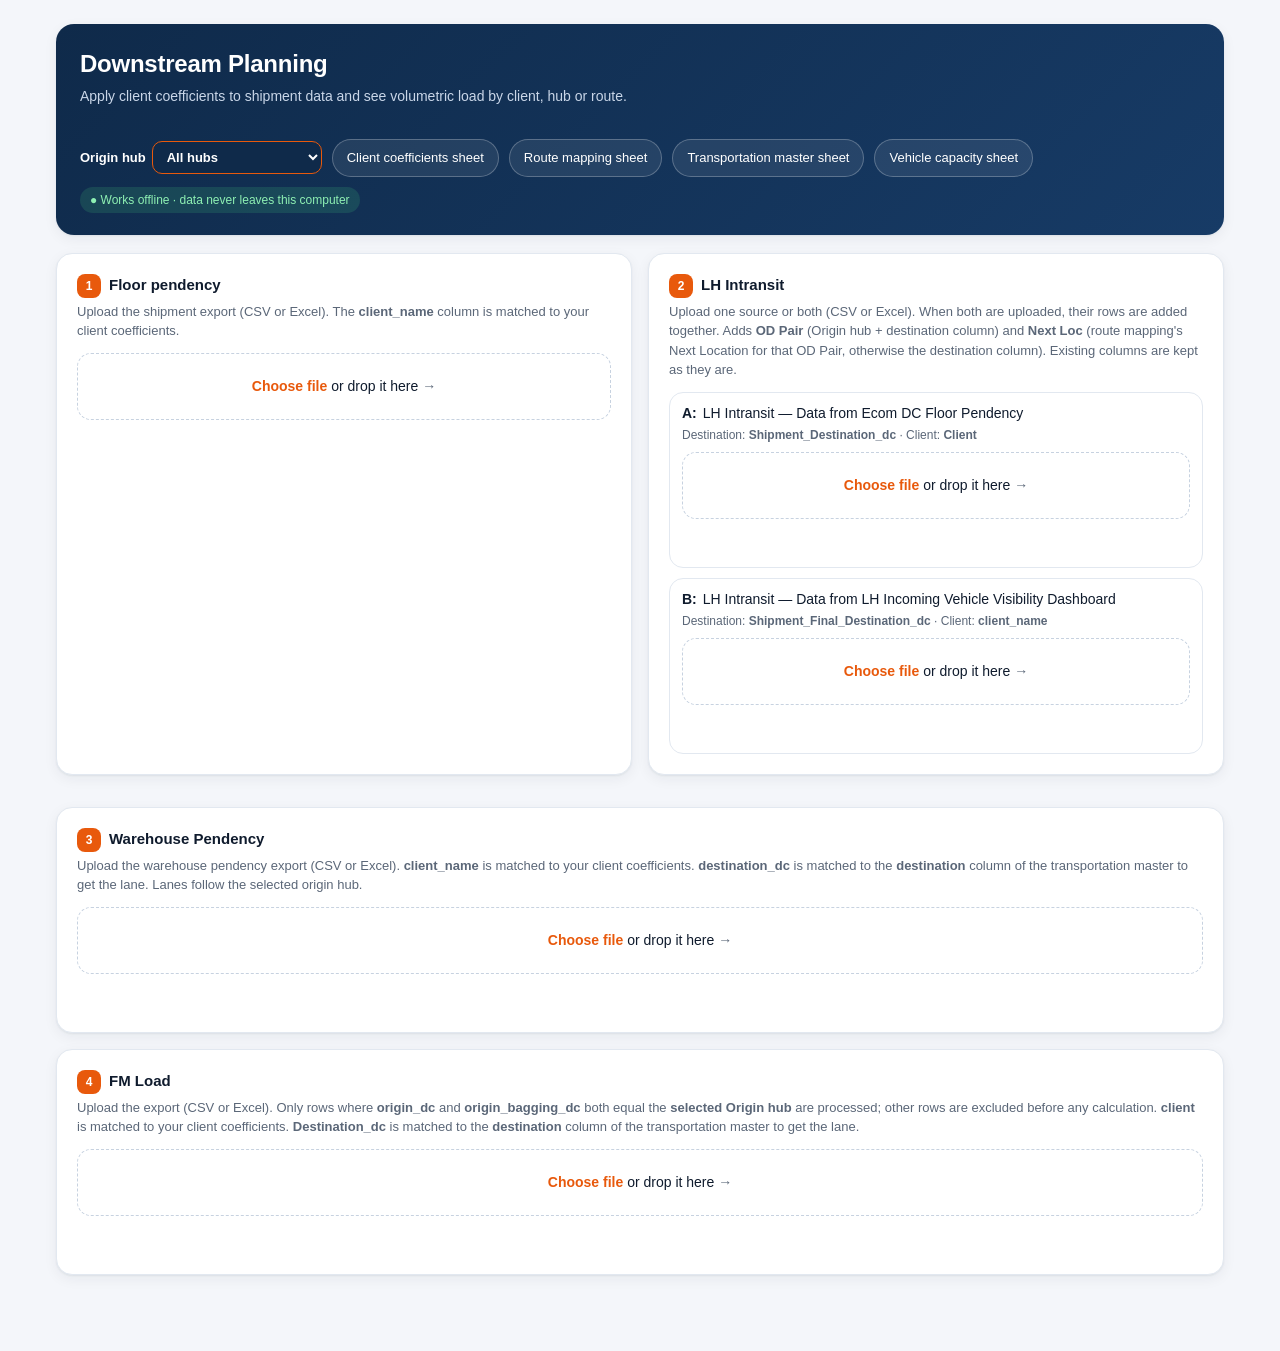
==== commit c97970aa: "Restyle planner: navy hero header, orange accent, rounded cards and pill buttons Co-Authored-By: Cla" ====
--- a/volumetric-planner/Downstream_Planning.html
+++ b/volumetric-planner/Downstream_Planning.html
@@ -6,39 +6,53 @@
 <title>Downstream Planning</title>
 <style>
 :root{
-  --bg:#f6f5f2; --panel:#ffffff; --ink:#1d1d1b; --muted:#6b6a65; --line:#e3e1db;
-  --accent:#1f5f8b; --accent-soft:#e6eff6; --ok:#2f7d4f; --ok-soft:#e5f2ea;
-  --warn:#a35a00; --warn-soft:#fbefdc; --bad:#b3261e; --bad-soft:#fbe7e5; --bar:#1f5f8b;
+  --bg:#f4f6fa; --panel:#ffffff; --ink:#0f1b2d; --muted:#5b6778; --line:#e2e8f0;
+  --accent:#e8590c; --accent-soft:#fff1e8; --ok:#15803d; --ok-soft:#e7f7ee;
+  --warn:#b45309; --warn-soft:#fef3e2; --bad:#c2410c; --bad-soft:#fdecea; --bar:#e8590c;
+  --navy:#0f2a4a; --navy-2:#173b66; --shadow:0 1px 2px rgba(15,27,45,.06),0 4px 14px rgba(15,27,45,.06);
 }
 @media (prefers-color-scheme: dark){
   :root:not([data-theme="light"]){
-    --bg:#151515; --panel:#1f1f1e; --ink:#ecebe7; --muted:#a3a19a; --line:#34332f;
-    --accent:#7db6dd; --accent-soft:#1e2d38; --ok:#7cc79a; --ok-soft:#1d2e24;
-    --warn:#f0b35c; --warn-soft:#352a19; --bad:#f08a82; --bad-soft:#3a1f1d; --bar:#7db6dd;
+    --bg:#0b1220; --panel:#131c2e; --ink:#e7edf6; --muted:#9aa7ba; --line:#243249;
+    --accent:#ff7a33; --accent-soft:#2a1d15; --ok:#4ade80; --ok-soft:#0f2a1c;
+    --warn:#fbbf24; --warn-soft:#2d2411; --bad:#fb8f6b; --bad-soft:#2d1a14; --bar:#ff7a33;
   }
 }
 :root[data-theme="dark"]{
-  --bg:#151515; --panel:#1f1f1e; --ink:#ecebe7; --muted:#a3a19a; --line:#34332f;
-  --accent:#7db6dd; --accent-soft:#1e2d38; --ok:#7cc79a; --ok-soft:#1d2e24;
-  --warn:#f0b35c; --warn-soft:#352a19; --bad:#f08a82; --bad-soft:#3a1f1d; --bar:#7db6dd;
+  --bg:#0b1220; --panel:#131c2e; --ink:#e7edf6; --muted:#9aa7ba; --line:#243249;
+  --accent:#ff7a33; --accent-soft:#2a1d15; --ok:#4ade80; --ok-soft:#0f2a1c;
+  --warn:#fbbf24; --warn-soft:#2d2411; --bad:#fb8f6b; --bad-soft:#2d1a14; --bar:#ff7a33;
 }
 *{box-sizing:border-box}
-body{margin:0;background:var(--bg);color:var(--ink);font:14px/1.45 -apple-system,"Segoe UI",Roboto,"Helvetica Neue",Arial,sans-serif}
+body{margin:0;background:var(--bg);color:var(--ink);font:14px/1.5 -apple-system,"Segoe UI",Roboto,"Helvetica Neue",Arial,sans-serif;-webkit-font-smoothing:antialiased}
+.hero{background:linear-gradient(135deg,var(--navy) 0%,var(--navy-2) 100%);color:#fff;border-radius:18px;padding:22px 24px;margin-bottom:18px;box-shadow:var(--shadow)}
+.hero h1{color:#fff;font-size:24px;font-weight:700}
+.hero .sub{color:#c9d6e8}
+.hero .btn{background:rgba(255,255,255,.08);border-color:rgba(255,255,255,.25);color:#fff}
+.hero .btn:hover{border-color:var(--accent);background:rgba(255,255,255,.14)}
+.hero select,.hero .hubpick{color:#fff}
+.hero select{background:var(--navy);color:#fff;border-color:rgba(255,255,255,.35)}
+.hero .badge{background:rgba(74,222,128,.15);color:#8ef0b3}
+.heroRow{display:flex;justify-content:space-between;align-items:flex-start;gap:16px;flex-wrap:wrap}
+.heroBtns{margin-top:16px;display:flex;gap:8px;flex-wrap:wrap;align-items:center}
+.step-line{display:flex;gap:6px;flex-wrap:wrap;margin-top:12px}
+.chip{font-size:12px;background:rgba(255,255,255,.12);padding:4px 10px;border-radius:999px;color:#e8eef7}
 .wrap{max-width:1200px;margin:0 auto;padding:24px 16px 60px}
 header{display:flex;align-items:flex-end;justify-content:space-between;gap:16px;flex-wrap:wrap;margin-bottom:20px}
 h1{font-size:22px;margin:0 0 4px;letter-spacing:-.01em}
-.sub{color:var(--muted);margin:0}
+.sub{color:var(--muted);margin:0;max-width:640px}
 .badge{font-size:12px;color:var(--ok);background:var(--ok-soft);padding:4px 10px;border-radius:999px;white-space:nowrap}
 .grid2{display:grid;grid-template-columns:1fr 1fr;gap:16px}
 @media (max-width:760px){.grid2{grid-template-columns:1fr}}
-.panel{background:var(--panel);border:1px solid var(--line);border-radius:12px;padding:18px;margin-bottom:16px}
+.panel{background:var(--panel);border:1px solid var(--line);border-radius:16px;padding:20px;margin-bottom:16px;box-shadow:var(--shadow)}
 .panel h2{font-size:15px;margin:0 0 4px;display:flex;align-items:center;gap:8px}
-.step{display:inline-grid;place-items:center;width:22px;height:22px;border-radius:50%;background:var(--accent);color:var(--panel);font-size:12px;font-weight:700}
+.step{display:inline-grid;place-items:center;width:24px;height:24px;border-radius:8px;background:var(--accent);color:#fff;font-size:12px;font-weight:700}
 .hint{color:var(--muted);font-size:13px;margin:0 0 12px}
-.drop{border:1.5px dashed var(--line);border-radius:10px;padding:22px 14px;text-align:center;cursor:pointer;transition:.15s;background:transparent;width:100%;color:var(--ink);font:inherit}
+.drop{border:1.5px dashed #c7d2e0;border-radius:14px;padding:22px 14px;text-align:center;cursor:pointer;transition:.15s;background:transparent;width:100%;color:var(--ink);font:inherit}
 .drop:hover,.drop.over{border-color:var(--accent);background:var(--accent-soft)}
 .drop strong{color:var(--accent)}
-.lhopt{border:1px solid var(--line);border-radius:10px;padding:10px 12px;margin-top:10px}
+.drop:after{content:'  →';color:var(--muted)}
+.lhopt{border:1px solid var(--line);border-radius:14px;padding:10px 12px;margin-top:10px}
 .lhpick{display:flex;gap:6px;align-items:flex-start;cursor:pointer;font-size:14px}
 .lhpick b{white-space:nowrap}
 .lhcols{font-size:12px;margin:2px 0 8px 0}
@@ -47,26 +61,29 @@
 .fileinfo b{color:var(--ink)}
 .row{display:flex;gap:10px;align-items:center;flex-wrap:wrap}
 label.inline{font-size:13px;color:var(--muted);display:flex;gap:6px;align-items:center}
-select,input[type=text],input[type=number]{font:inherit;color:var(--ink);background:var(--panel);border:1px solid var(--line);border-radius:7px;padding:6px 8px}
+select,input[type=text],input[type=number]{font:inherit;color:var(--ink);background:var(--panel);border:1px solid var(--line);border-radius:10px;padding:7px 10px}
 input[type=number]{width:90px}
-button.btn{font:inherit;font-size:13px;border:1px solid var(--line);background:var(--panel);color:var(--ink);padding:7px 12px;border-radius:8px;cursor:pointer}
+button.btn{font:inherit;font-size:13px;font-weight:500;border:1px solid var(--line);background:var(--panel);color:var(--ink);padding:8px 14px;border-radius:999px;cursor:pointer;transition:.15s}
 button.btn:hover{border-color:var(--accent)}
-button.primary{background:var(--accent);border-color:var(--accent);color:var(--panel);font-weight:600}
+button.primary{background:var(--accent);border-color:var(--accent);color:#fff;font-weight:600;box-shadow:0 2px 8px rgba(232,89,12,.3)}
+button.primary:hover{filter:brightness(1.05)}
 button.link{border:none;background:none;color:var(--bad);cursor:pointer;font:inherit;font-size:12px;padding:2px 6px}
 .kpis{display:grid;grid-template-columns:repeat(4,1fr);gap:12px;margin-bottom:16px}
 @media (max-width:760px){.kpis{grid-template-columns:repeat(2,1fr)}}
-.kpi{background:var(--panel);border:1px solid var(--line);border-radius:12px;padding:14px}
+.kpi{background:var(--panel);border:1px solid var(--line);border-radius:16px;padding:16px 16px 14px;box-shadow:var(--shadow);border-top:3px solid var(--accent)}
 .kpi .l{font-size:12px;color:var(--muted)}
 .kpi .v{font-size:24px;font-weight:650;letter-spacing:-.02em;margin-top:2px;font-variant-numeric:tabular-nums}
 .kpi.warn .v{color:var(--warn)}
-.tablewrap{overflow:auto;max-height:460px;border:1px solid var(--line);border-radius:8px}
+.tablewrap{overflow:auto;max-height:460px;border:1px solid var(--line);border-radius:12px}
 table{border-collapse:collapse;width:100%;font-size:13px}
 th,td{padding:7px 10px;border-bottom:1px solid var(--line);text-align:left;white-space:nowrap}
-th{position:sticky;top:0;background:var(--panel);font-weight:600;color:var(--muted);font-size:12px;z-index:1}
+th{position:sticky;top:0;background:var(--bg);font-weight:600;color:var(--muted);font-size:12px;text-transform:none;z-index:1}
+tbody tr:hover td{background:var(--accent-soft)}
+tr:last-child td{font-weight:600}
 td.num,th.num{text-align:right;font-variant-numeric:tabular-nums}
 .barcell{min-width:140px}
 .bar{height:8px;border-radius:4px;background:var(--bar);opacity:.85}
-.tag{font-size:11px;padding:2px 7px;border-radius:999px}
+.tag{font-size:11px;font-weight:600;padding:3px 9px;border-radius:999px}
 .tag.ok{background:var(--ok-soft);color:var(--ok)}
 .tag.def{background:var(--warn-soft);color:var(--warn)}
 .tag.miss{background:var(--bad-soft);color:var(--bad)}
@@ -95,12 +112,14 @@
 <body>
 <div class="wrap">
 <div id="pageMain">
-  <header>
+  <header class="hero">
+    <div class="heroRow">
     <div>
       <h1>Downstream Planning</h1>
       <p class="sub">Apply client coefficients to shipment data and see volumetric load by client, hub or route.</p>
     </div>
-    <div class="row"><label class="inline hubpick">Origin hub <select id="originSel"></select></label><button class="btn" id="ccBtn">Client coefficients sheet</button><button class="btn" id="rmBtn">Route mapping sheet</button><button class="btn" id="tmBtn">Transportation master sheet</button><button class="btn" id="vcBtn">Vehicle capacity sheet</button><span class="badge">● Works offline · data never leaves this computer</span></div>
+    <div class="row heroBtns"><label class="inline hubpick">Origin hub <select id="originSel"></select></label><button class="btn" id="ccBtn">Client coefficients sheet</button><button class="btn" id="rmBtn">Route mapping sheet</button><button class="btn" id="tmBtn">Transportation master sheet</button><button class="btn" id="vcBtn">Vehicle capacity sheet</button><span class="badge">● Works offline · data never leaves this computer</span></div>
+    </div>
   </header>
 
   <section class="panel hidden" id="tmPanel">
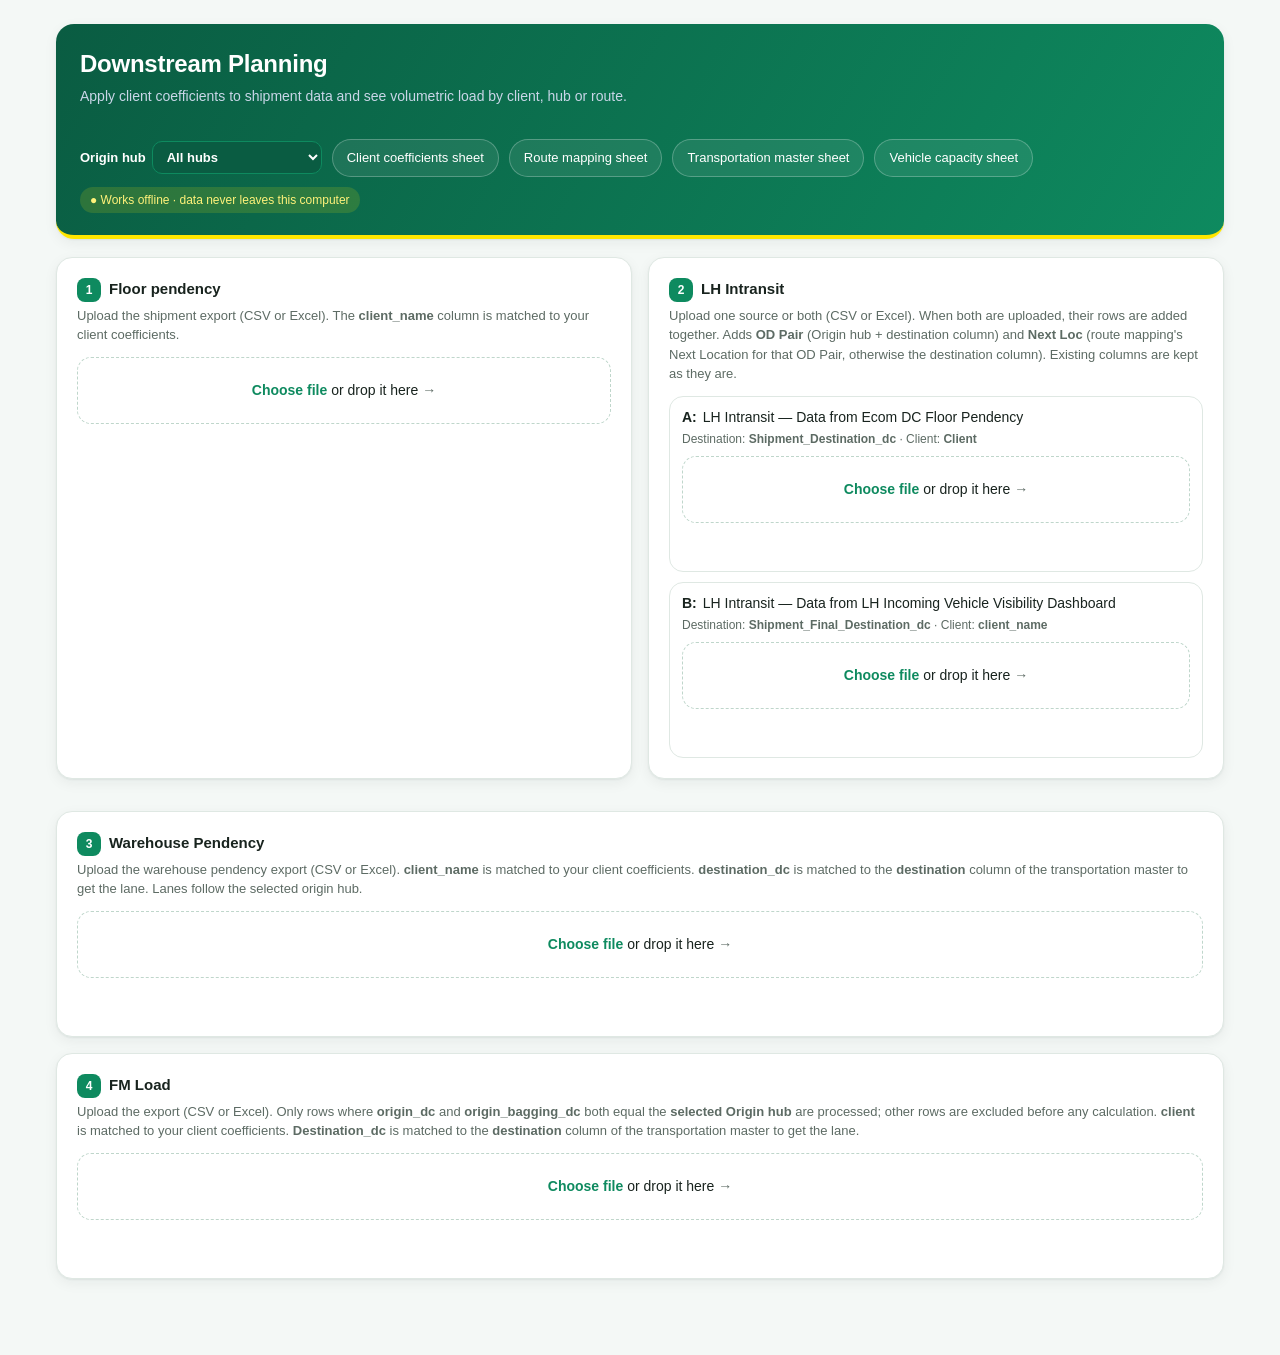
==== commit 8c114bc2: "Match Shadowfax palette: green header, yellow accent Co-Authored-By: Claude Haiku 5.5 <noreply@anthr" ====
--- a/volumetric-planner/Downstream_Planning.html
+++ b/volumetric-planner/Downstream_Planning.html
@@ -6,33 +6,33 @@
 <title>Downstream Planning</title>
 <style>
 :root{
-  --bg:#f4f6fa; --panel:#ffffff; --ink:#0f1b2d; --muted:#5b6778; --line:#e2e8f0;
-  --accent:#e8590c; --accent-soft:#fff1e8; --ok:#15803d; --ok-soft:#e7f7ee;
-  --warn:#b45309; --warn-soft:#fef3e2; --bad:#c2410c; --bad-soft:#fdecea; --bar:#e8590c;
-  --navy:#0f2a4a; --navy-2:#173b66; --shadow:0 1px 2px rgba(15,27,45,.06),0 4px 14px rgba(15,27,45,.06);
+  --bg:#f4f8f6; --panel:#ffffff; --ink:#18231e; --muted:#5d6b64; --line:#dfe8e3;
+  --accent:#0e8a5f; --accent-soft:#e5f5ee; --ok:#0e8a5f; --ok-soft:#e5f5ee;
+  --warn:#8a6a00; --warn-soft:#fff8c7; --bad:#c2410c; --bad-soft:#fdecea; --bar:#0e8a5f;
+  --navy:#0a5c42; --navy-2:#0e8a5f; --yellow:#ffe600; --shadow:0 1px 2px rgba(24,35,30,.06),0 4px 14px rgba(24,35,30,.06);
 }
 @media (prefers-color-scheme: dark){
   :root:not([data-theme="light"]){
-    --bg:#0b1220; --panel:#131c2e; --ink:#e7edf6; --muted:#9aa7ba; --line:#243249;
-    --accent:#ff7a33; --accent-soft:#2a1d15; --ok:#4ade80; --ok-soft:#0f2a1c;
-    --warn:#fbbf24; --warn-soft:#2d2411; --bad:#fb8f6b; --bad-soft:#2d1a14; --bar:#ff7a33;
+    --bg:#0c1512; --panel:#131f1b; --ink:#e6f2ec; --muted:#9bb3a8; --line:#25382f;
+    --accent:#3cc58f; --accent-soft:#12291f; --ok:#3cc58f; --ok-soft:#12291f;
+    --warn:#ffe600; --warn-soft:#2a2a0b; --bad:#fb8f6b; --bad-soft:#2d1a14; --bar:#3cc58f;
   }
 }
 :root[data-theme="dark"]{
-  --bg:#0b1220; --panel:#131c2e; --ink:#e7edf6; --muted:#9aa7ba; --line:#243249;
-  --accent:#ff7a33; --accent-soft:#2a1d15; --ok:#4ade80; --ok-soft:#0f2a1c;
-  --warn:#fbbf24; --warn-soft:#2d2411; --bad:#fb8f6b; --bad-soft:#2d1a14; --bar:#ff7a33;
+  --bg:#0c1512; --panel:#131f1b; --ink:#e6f2ec; --muted:#9bb3a8; --line:#25382f;
+  --accent:#3cc58f; --accent-soft:#12291f; --ok:#3cc58f; --ok-soft:#12291f;
+  --warn:#ffe600; --warn-soft:#2a2a0b; --bad:#fb8f6b; --bad-soft:#2d1a14; --bar:#3cc58f;
 }
 *{box-sizing:border-box}
 body{margin:0;background:var(--bg);color:var(--ink);font:14px/1.5 -apple-system,"Segoe UI",Roboto,"Helvetica Neue",Arial,sans-serif;-webkit-font-smoothing:antialiased}
-.hero{background:linear-gradient(135deg,var(--navy) 0%,var(--navy-2) 100%);color:#fff;border-radius:18px;padding:22px 24px;margin-bottom:18px;box-shadow:var(--shadow)}
+.hero{background:linear-gradient(120deg,var(--navy) 0%,var(--navy-2) 100%);border-bottom:4px solid var(--yellow);color:#fff;border-radius:18px;padding:22px 24px;margin-bottom:18px;box-shadow:var(--shadow)}
 .hero h1{color:#fff;font-size:24px;font-weight:700}
 .hero .sub{color:#c9d6e8}
 .hero .btn{background:rgba(255,255,255,.08);border-color:rgba(255,255,255,.25);color:#fff}
-.hero .btn:hover{border-color:var(--accent);background:rgba(255,255,255,.14)}
+.hero .btn:hover{border-color:var(--yellow);background:rgba(255,255,255,.14)}
 .hero select,.hero .hubpick{color:#fff}
-.hero select{background:var(--navy);color:#fff;border-color:rgba(255,255,255,.35)}
-.hero .badge{background:rgba(74,222,128,.15);color:#8ef0b3}
+.hero select{background:var(--navy);color:#fff;border-color:var(--yellow)}
+.hero .badge{background:rgba(255,230,0,.14);color:#fff27a}
 .heroRow{display:flex;justify-content:space-between;align-items:flex-start;gap:16px;flex-wrap:wrap}
 .heroBtns{margin-top:16px;display:flex;gap:8px;flex-wrap:wrap;align-items:center}
 .step-line{display:flex;gap:6px;flex-wrap:wrap;margin-top:12px}
@@ -48,7 +48,7 @@
 .panel h2{font-size:15px;margin:0 0 4px;display:flex;align-items:center;gap:8px}
 .step{display:inline-grid;place-items:center;width:24px;height:24px;border-radius:8px;background:var(--accent);color:#fff;font-size:12px;font-weight:700}
 .hint{color:var(--muted);font-size:13px;margin:0 0 12px}
-.drop{border:1.5px dashed #c7d2e0;border-radius:14px;padding:22px 14px;text-align:center;cursor:pointer;transition:.15s;background:transparent;width:100%;color:var(--ink);font:inherit}
+.drop{border:1.5px dashed #bfd6cb;border-radius:14px;padding:22px 14px;text-align:center;cursor:pointer;transition:.15s;background:transparent;width:100%;color:var(--ink);font:inherit}
 .drop:hover,.drop.over{border-color:var(--accent);background:var(--accent-soft)}
 .drop strong{color:var(--accent)}
 .drop:after{content:'  →';color:var(--muted)}
@@ -65,12 +65,12 @@
 input[type=number]{width:90px}
 button.btn{font:inherit;font-size:13px;font-weight:500;border:1px solid var(--line);background:var(--panel);color:var(--ink);padding:8px 14px;border-radius:999px;cursor:pointer;transition:.15s}
 button.btn:hover{border-color:var(--accent)}
-button.primary{background:var(--accent);border-color:var(--accent);color:#fff;font-weight:600;box-shadow:0 2px 8px rgba(232,89,12,.3)}
+button.primary{background:var(--accent);border-color:var(--accent);color:#fff;font-weight:600;box-shadow:0 2px 8px rgba(14,138,95,.28)}
 button.primary:hover{filter:brightness(1.05)}
 button.link{border:none;background:none;color:var(--bad);cursor:pointer;font:inherit;font-size:12px;padding:2px 6px}
 .kpis{display:grid;grid-template-columns:repeat(4,1fr);gap:12px;margin-bottom:16px}
 @media (max-width:760px){.kpis{grid-template-columns:repeat(2,1fr)}}
-.kpi{background:var(--panel);border:1px solid var(--line);border-radius:16px;padding:16px 16px 14px;box-shadow:var(--shadow);border-top:3px solid var(--accent)}
+.kpi{background:var(--panel);border:1px solid var(--line);border-radius:16px;padding:16px 16px 14px;box-shadow:var(--shadow);border-top:3px solid var(--yellow)}
 .kpi .l{font-size:12px;color:var(--muted)}
 .kpi .v{font-size:24px;font-weight:650;letter-spacing:-.02em;margin-top:2px;font-variant-numeric:tabular-nums}
 .kpi.warn .v{color:var(--warn)}
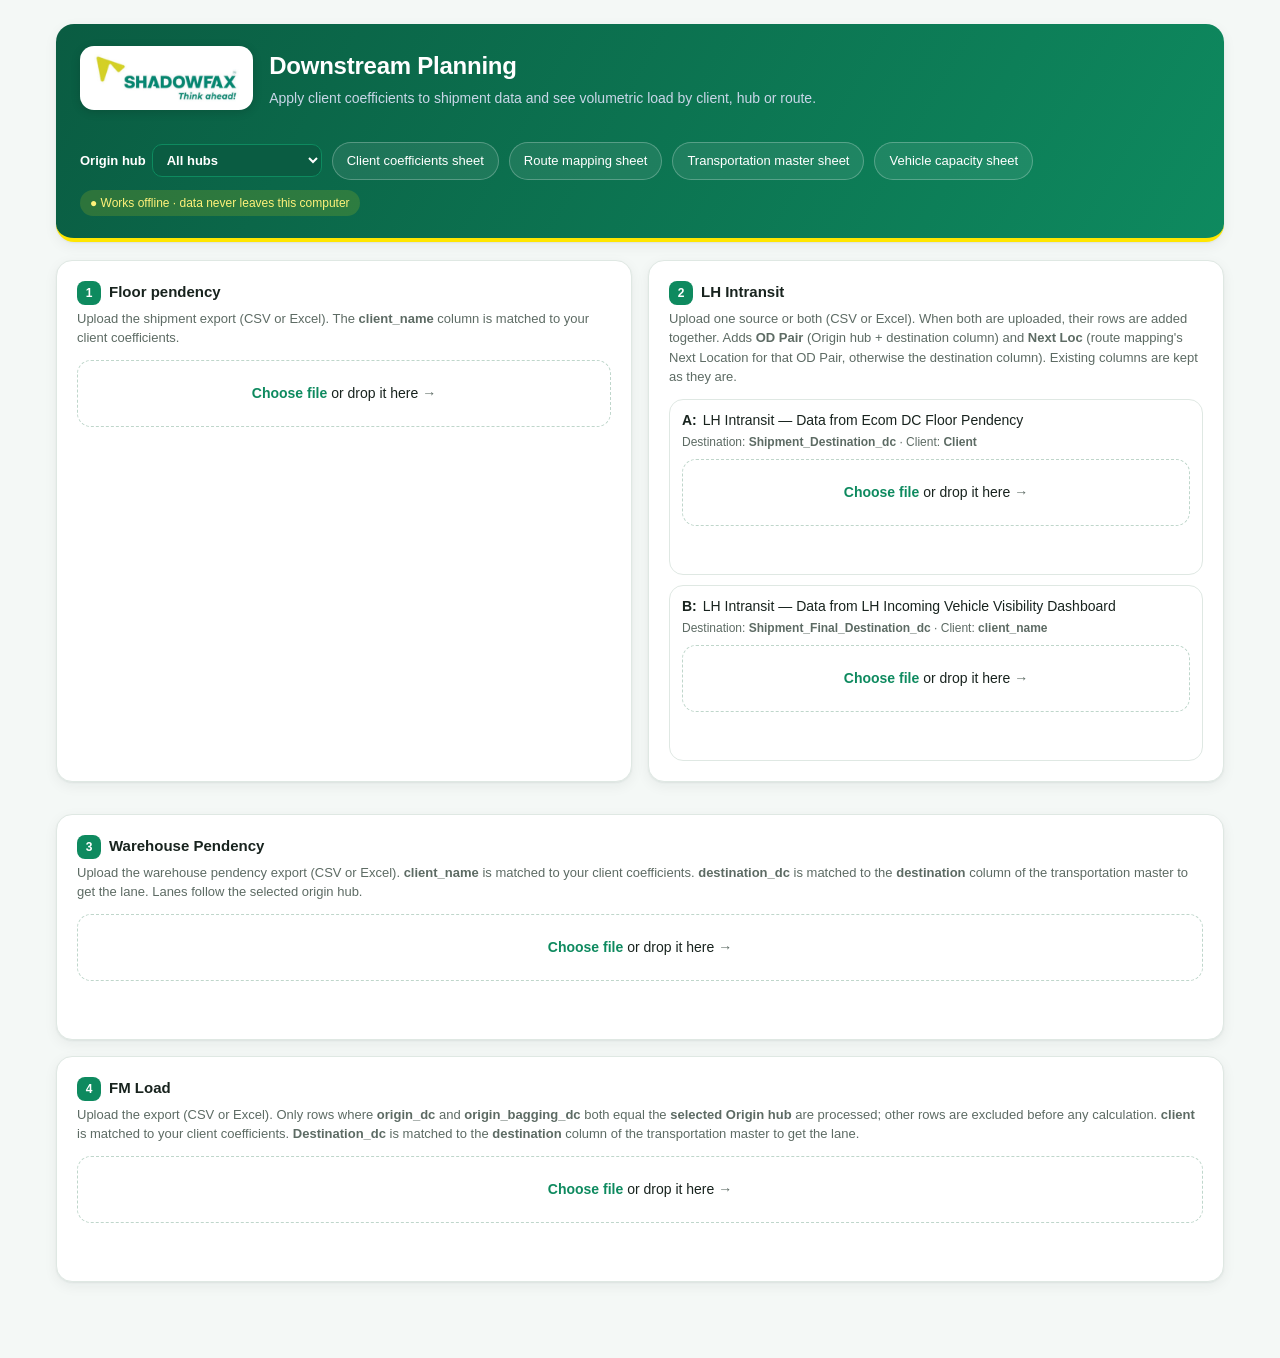
==== commit fb36eecb: "Add Shadowfax logo to the header Co-Authored-By: Claude Haiku 5.5 <noreply@anthropic.com> Claude-Ses" ====
--- a/volumetric-planner/Downstream_Planning.html
+++ b/volumetric-planner/Downstream_Planning.html
@@ -26,6 +26,9 @@
 *{box-sizing:border-box}
 body{margin:0;background:var(--bg);color:var(--ink);font:14px/1.5 -apple-system,"Segoe UI",Roboto,"Helvetica Neue",Arial,sans-serif;-webkit-font-smoothing:antialiased}
 .hero{background:linear-gradient(120deg,var(--navy) 0%,var(--navy-2) 100%);border-bottom:4px solid var(--yellow);color:#fff;border-radius:18px;padding:22px 24px;margin-bottom:18px;box-shadow:var(--shadow)}
+.brandRow{display:flex;align-items:center;gap:16px;flex-wrap:wrap}
+.logoCard{background:#fff;border-radius:14px;padding:8px 14px;box-shadow:0 2px 10px rgba(0,0,0,.15);display:inline-flex;align-items:center}
+.logoCard img{display:block;height:48px;width:auto}
 .hero h1{color:#fff;font-size:24px;font-weight:700}
 .hero .sub{color:#c9d6e8}
 .hero .btn{background:rgba(255,255,255,.08);border-color:rgba(255,255,255,.25);color:#fff}
@@ -114,9 +117,12 @@
 <div id="pageMain">
   <header class="hero">
     <div class="heroRow">
-    <div>
+    <div class="brandRow">
+      <div class="logoCard"><img src="[data-uri]" alt="Shadowfax" height="48"></div>
+      <div>
       <h1>Downstream Planning</h1>
       <p class="sub">Apply client coefficients to shipment data and see volumetric load by client, hub or route.</p>
+      </div>
     </div>
     <div class="row heroBtns"><label class="inline hubpick">Origin hub <select id="originSel"></select></label><button class="btn" id="ccBtn">Client coefficients sheet</button><button class="btn" id="rmBtn">Route mapping sheet</button><button class="btn" id="tmBtn">Transportation master sheet</button><button class="btn" id="vcBtn">Vehicle capacity sheet</button><span class="badge">● Works offline · data never leaves this computer</span></div>
     </div>
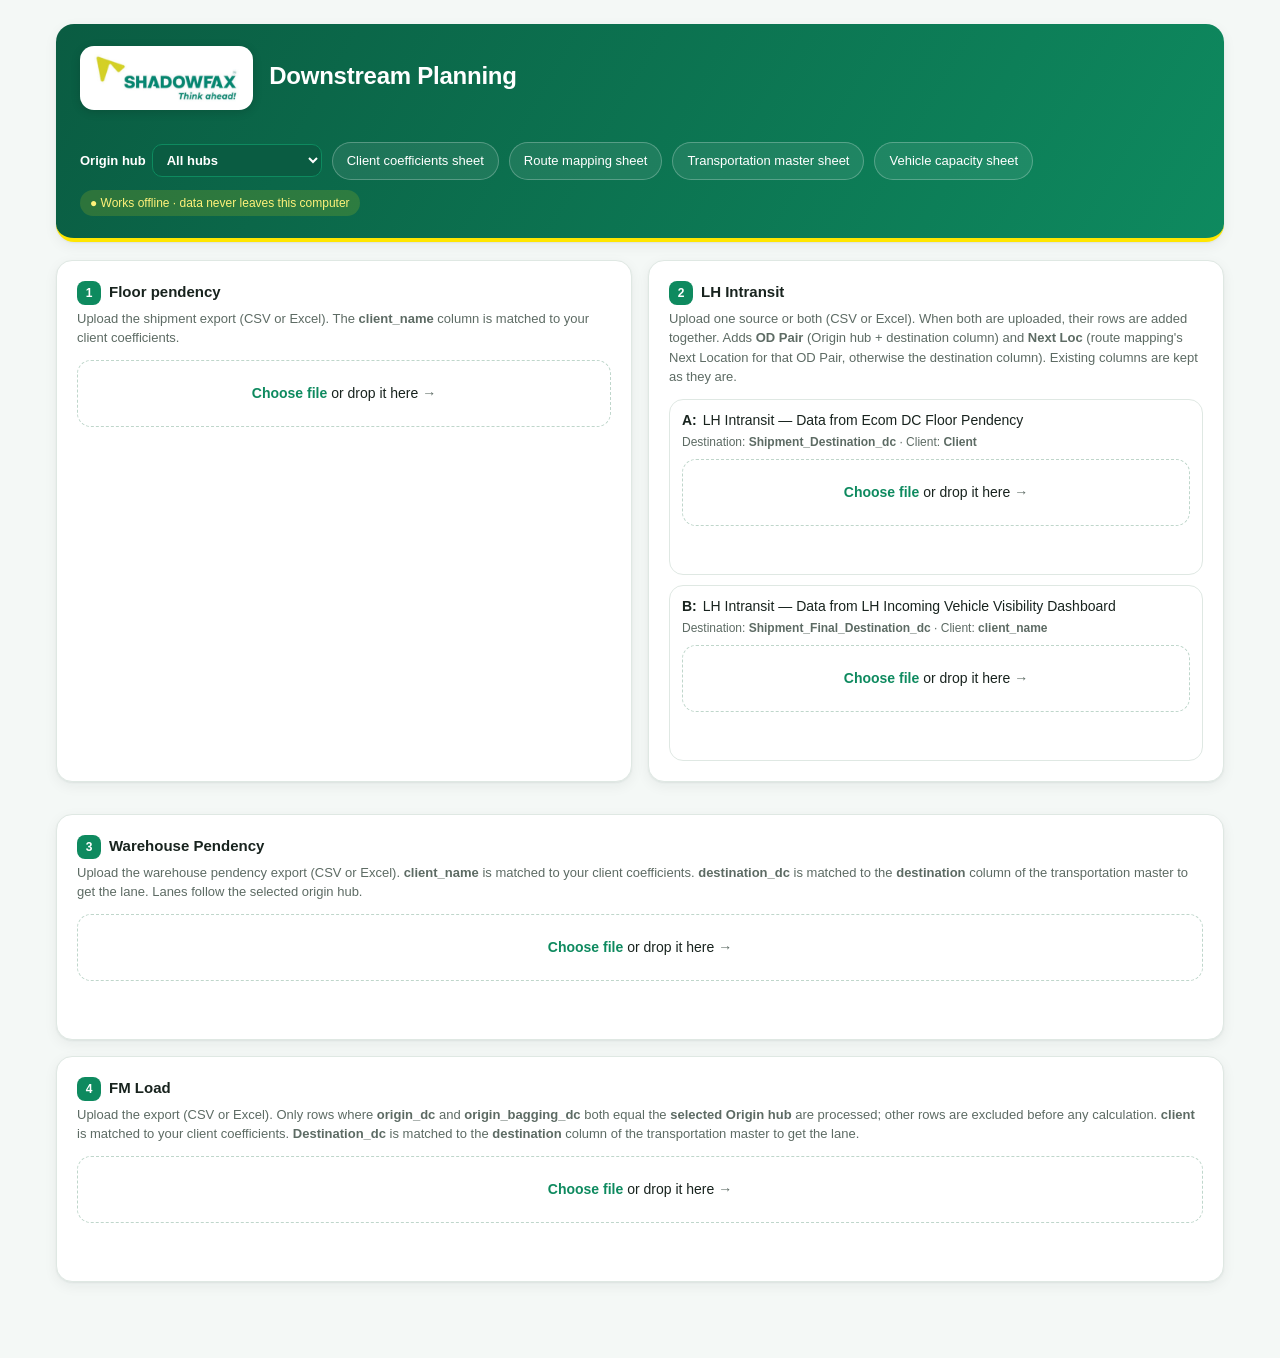
==== commit 06bd49c1: "Remove header subtitle Co-Authored-By: Claude Haiku 5.5 <noreply@anthropic.com> Claude-Session: http" ====
--- a/volumetric-planner/Downstream_Planning.html
+++ b/volumetric-planner/Downstream_Planning.html
@@ -121,7 +121,6 @@
       <div class="logoCard"><img src="[data-uri]" alt="Shadowfax" height="48"></div>
       <div>
       <h1>Downstream Planning</h1>
-      <p class="sub">Apply client coefficients to shipment data and see volumetric load by client, hub or route.</p>
       </div>
     </div>
     <div class="row heroBtns"><label class="inline hubpick">Origin hub <select id="originSel"></select></label><button class="btn" id="ccBtn">Client coefficients sheet</button><button class="btn" id="rmBtn">Route mapping sheet</button><button class="btn" id="tmBtn">Transportation master sheet</button><button class="btn" id="vcBtn">Vehicle capacity sheet</button><span class="badge">● Works offline · data never leaves this computer</span></div>
